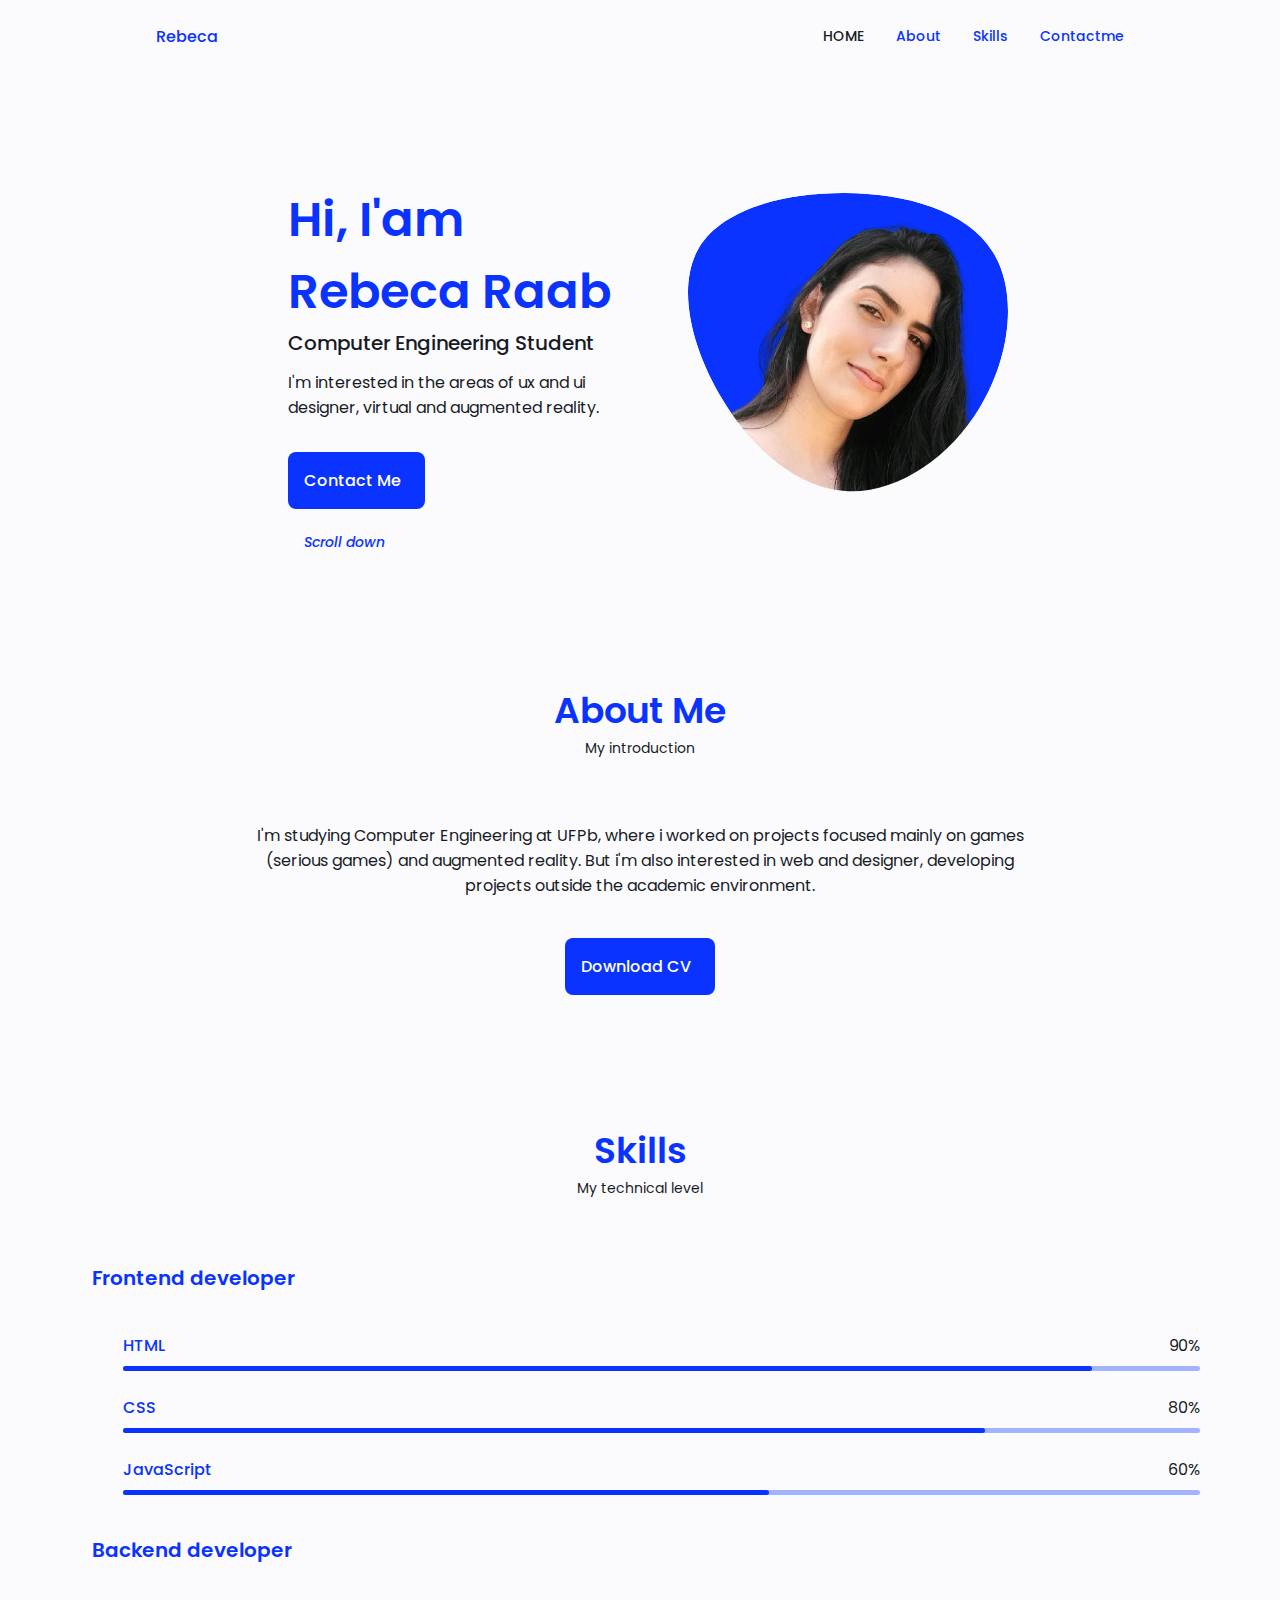
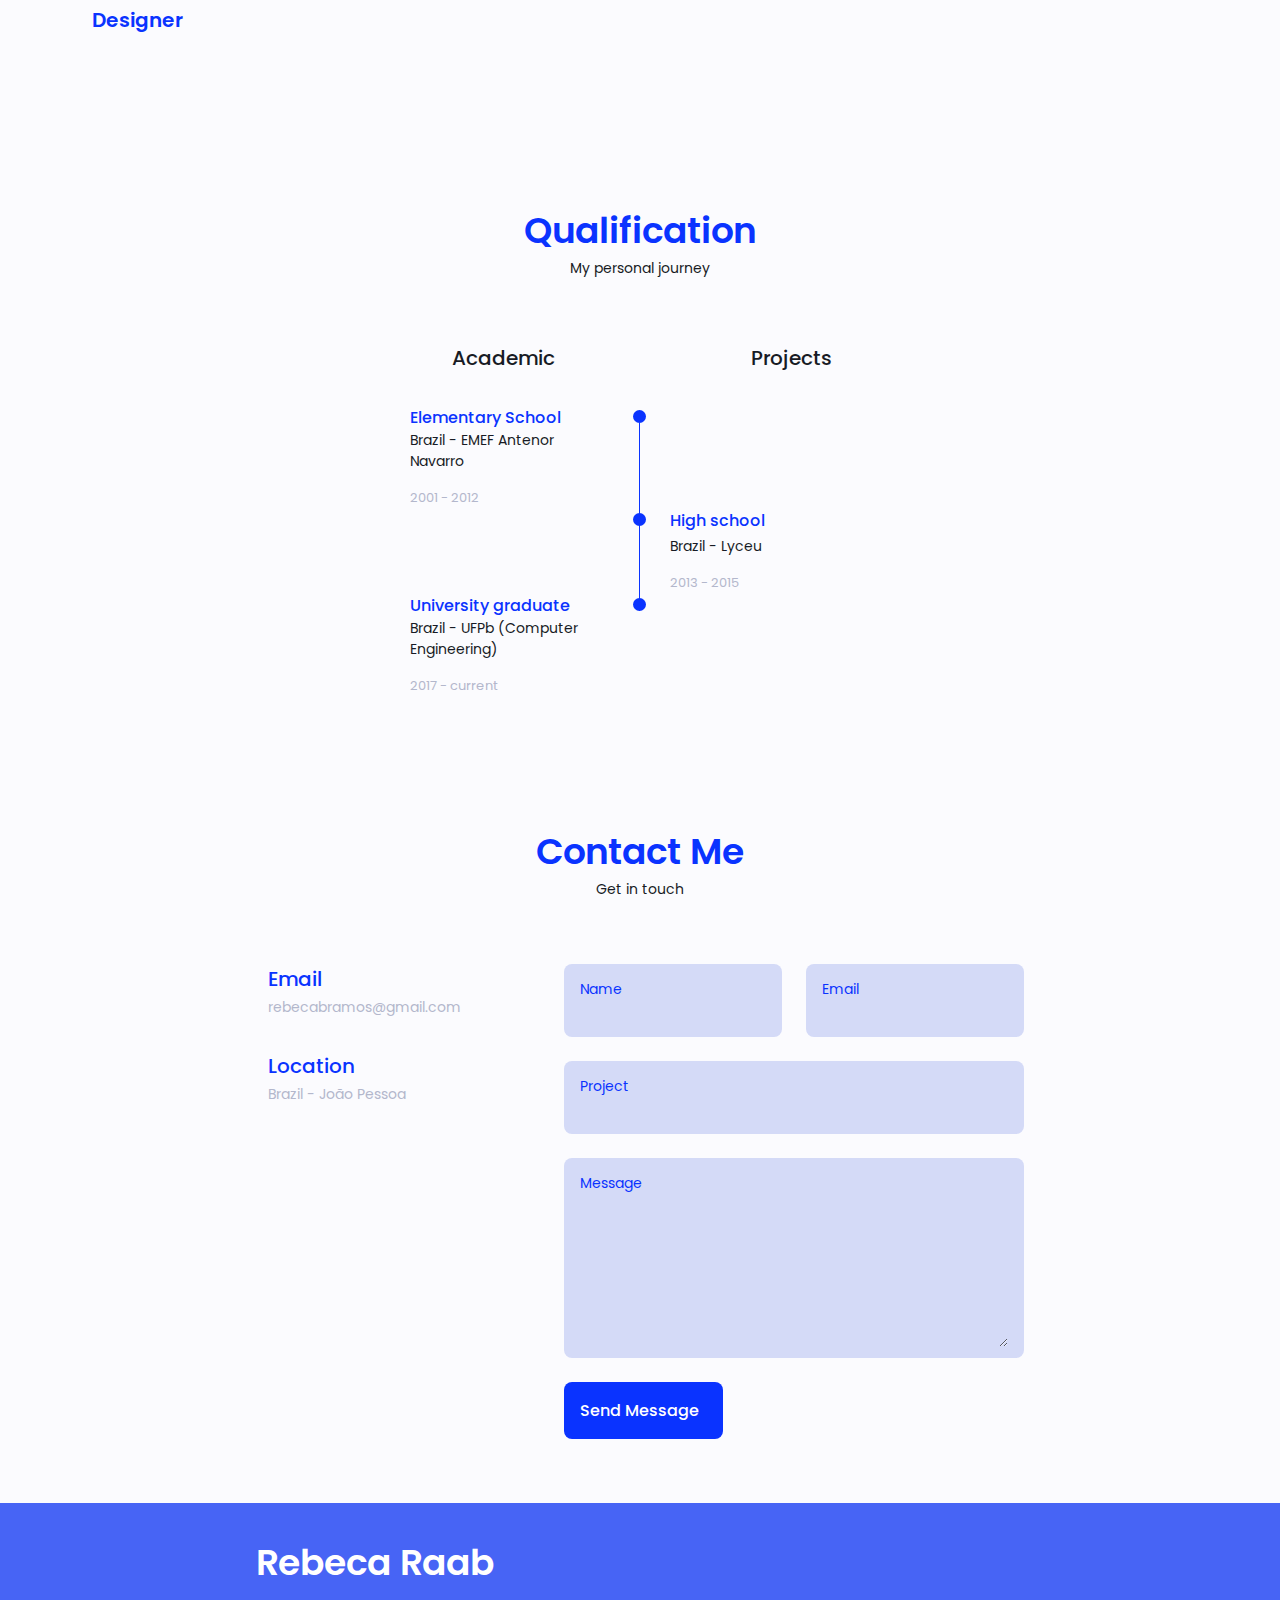
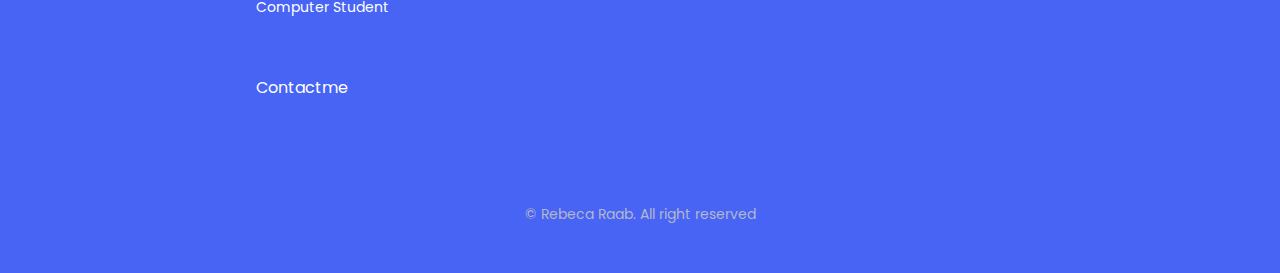
==== index.html @ f9423d51 "atualização do site" ====
<!DOCTYPE html>
    <html lang="en">
    <head>
        <meta charset="UTF-8">
        <meta name="viewport" content="width=device-width, initial-scale=1.0">

        <!--==================== UNICONS ====================-->
        <link rel="stylesheet" href="https://unicons.iconscout.com/release/v4.0.0/css/line.css">
        
        <!--==================== SWIPER CSS ====================-->
        <link rel="stylesheet" href="">
        
        <!--==================== CSS ====================-->
        <link rel="stylesheet" href="assets/css/styles.css">

        <title>Responsive Portfolio Website</title>
    </head>
    <body>
        <!--==================== HEADER ====================-->
        <header class="header" id="header">
            <nav class="nav container">
                <a href="#" class="nav__logo">Rebeca</a>

                <div class="nav__menu" id="nav-menu">
                    <ul class="nav__list grid">
                        <li class="nav__item">
                            <a href="#home" class="nav__link active-link">
                                <i class="uil uil-estate nav__icon"></i> HOME
                            </a>
                        </li>
                        <li class="nav__item">
                            <a href="#about" class="nav__link">
                                <i class="uil uil-user nav__icon"></i> About
                            </a>
                        </li>
                        <li class="nav__item">
                            <a href="#skills" class="nav__link">
                                <i class="uil uil-file nav__icon"></i> Skills
                            </a>
                        </li>
                        <li class="nav__item">
                            <a href="#contact" class="nav__link">
                                <i class="uil uil-message nav__icon"></i> Contactme
                            </a>
                        </li>
                    </ul>
                    <i class="uil uil-times nav__close" id="nav-close"></i>
                </div>

                <div class="nav__btns">
                    <div class="nav__toggle" id="nav-toggle">
                        <i class="uil uil-apps"></i>
                    </div>
                </div>
            </nav>
        </header>

        <!--==================== MAIN ====================-->
        <main class="main">
            <!--==================== HOME ====================-->
            <section class="home section" id="home">
                <div class="home__container container grid">
                    <div class="home__content grid">
                        <div class="home__social">
                            <a href="https://linkedin.com/in/rebeca-ramos-5586991b7" target="_blank" class="home__social-icon">
                                <i class="uil uil-linkedin-alt"></i>
                            </a>
                            <a href="https://github.com/rebecabramos" target="_blank" class="home__social-icon">
                                <i class="uil uil-github-alt"></i>
                            </a>
                        </div>

                        <div class="home__img">
                            <svg class="home__blob" viewBox="0 0 200 187" xmlns="http://www.w3.org/2000/svg" xmlns:xlink="http://www.w3.org/1999/xlink">
                                <mask id="mask0" mask-type="alpha">
                                    <path d="M190.312 36.4879C206.582 62.1187 201.309 102.826 182.328 134.186C163.346 165.547 
                                    130.807 187.559 100.226 186.353C69.6454 185.297 41.0228 161.023 21.7403 129.362C2.45775 
                                    97.8511 -7.48481 59.1033 6.67581 34.5279C20.9871 10.1032 59.7028 -0.149132 97.9666 
                                    0.00163737C136.23 0.303176 174.193 10.857 190.312 36.4879Z"/>
                                </mask>
                                <g mask="url(#mask0)">
                                    <path d="M190.312 36.4879C206.582 62.1187 201.309 102.826 182.328 134.186C163.346 
                                    165.547 130.807 187.559 100.226 186.353C69.6454 185.297 41.0228 161.023 21.7403 
                                    129.362C2.45775 97.8511 -7.48481 59.1033 6.67581 34.5279C20.9871 10.1032 59.7028 
                                    -0.149132 97.9666 0.00163737C136.23 0.303176 174.193 10.857 190.312 36.4879Z"/>
                                    
                                    <image class="home__blob-img" x='12' y='18' xlink:href="assets/img/perfilrbg.png"/>
                                </g>
                            </svg>                            
                        </div>

                        <div class="home__data">
                            <h1 class="home__title">Hi, I'am Rebeca Raab</h1>
                            <h3 class="home__subtitle">Computer Engineering Student</h3>
                            <p class="home__description">I'm interested in the areas of ux and ui designer, virtual and augmented reality.</p>
                            <a href="#contact" class="button button--flex">
                                Contact Me <i class="uil uil-message button__icon"></i>
                            </a>
                        </div>
                    </div>

                    <div class="home__scroll">
                        <a href="#about" class="home__scroll-button button--flex">
                            <i class="uil uil-mouse-alt home__scroll-mouse">
                                <span class="home__scroll-name">Scroll down</span>
                                <i class="uil uil-arrow-down home__scroll-arrow"></i>
                            </i>
                        </a>
                    </div>
                </div>
            </section>

            <!--==================== ABOUT ====================-->
            <section class="about section" id="about">
                <h2 class="section__title">About Me</h2>
                <span class="section__subtitle">My introduction</span>
                <div class="about__container container grid">

                    <div class="about__data">
                        <p class="about__description">I'm studying Computer Engineering at UFPb, where i worked on projects focused mainly on games (serious games) and augmented reality. 
                            But i'm also interested in web and designer, developing projects outside the academic environment.</p>
                    </div>
                </div>

                <div class="about__buttons">
                    <a download="" href="assets/pdf/Rebeca-Cv.pdf" class="button button--flex">
                        Download CV<i class="uil uil-download-alt button__icon"></i>
                    </a>
                </div>
            </section>
            <!--==================== SKILLS ====================-->
            <section class="skills section" id="skills">
                <h2 class="section__title">Skills</h2>
                <span class="section__subtitle">My technical level</span>

                <div class="skills__container">
                    <div>
                        <!--==================== SKILLS 1====================-->
                        <div class="skills__content skills__open">
                            <div class="skills__header">
                                <i class="uil uil-brackets-curly skills__icon"></i>

                                <div>
                                    <h1 class="skills__title">Frontend developer</h1>
                                </div>
                                <i class="uil uil-angle-down skills__arrow"></i>
                            </div>

                            <div class="skills__list grid">
                                <div class="skills__data">
                                    <div class="skills__titles">
                                        <h3 class="skills__name">HTML</h3>
                                        <span class="skills__number">90%</span>
                                    </div>
                                    <div class="skills__bar">
                                        <span class="skills__percentage skills__html"></span>
                                    </div>
                                </div>
                                <div class="skills__data">
                                    <div class="skills__titles">
                                        <h3 class="skills__name">CSS</h3>
                                        <span class="skills__number">80%</span>
                                    </div>
                                    <div class="skills__bar">
                                        <span class="skills__percentage skills__css"></span>
                                    </div>
                                </div>
                                <div class="skills__data">
                                    <div class="skills__titles">
                                        <h3 class="skills__name">JavaScript</h3>
                                        <span class="skills__number">60%</span>
                                    </div>
                                    <div class="skills__bar">
                                        <span class="skills__percentage skills__js"></span>
                                    </div>
                                </div>
                            </div>
                        </div>

                        <!--==================== SKILLS 2====================-->
                        <div class="skills__content skills__close">
                            <div class="skills__header">
                                <i class="uil uil-server-network skills__icon"></i>

                                <div>
                                    <h1 class="skills__title">Backend developer</h1>
                                </div>
                                <i class="uil uil-angle-down skills__arrow"></i>
                            </div>

                            <div class="skills__list grid">
                                <div class="skills__data">
                                    <div class="skills__titles">
                                        <h3 class="skills__name">Python</h3>
                                        <span class="skills__number">75%</span>
                                    </div>
                                    <div class="skills__bar">
                                        <span class="skills__percentage skills__python"></span>
                                    </div>
                                </div>
                                <div class="skills__data">
                                    <div class="skills__titles">
                                        <h3 class="skills__name">Node js</h3>
                                        <span class="skills__number">50%</span>
                                    </div>
                                    <div class="skills__bar">
                                        <span class="skills__percentage skills__node"></span>
                                    </div>
                                </div>
                            </div>
                        </div>

                        <!--==================== SKILLS 3====================-->
                        <div class="skills__content skills__close">
                            <div class="skills__header">
                                <i class="uil uil-swatchbook skills__icon"></i>

                                <div>
                                    <h1 class="skills__title">Designer</h1>
                                </div>
                                <i class="uil uil-angle-down skills__arrow"></i>
                            </div>

                            <div class="skills__list grid">
                                <div class="skills__data">
                                    <div class="skills__titles">
                                        <h3 class="skills__name">Photoshop</h3>
                                        <span class="skills__number">95%</span>
                                    </div>
                                    <div class="skills__bar">
                                        <span class="skills__percentage skills__photoshop"></span>
                                    </div>
                                </div>
                                <div class="skills__data">
                                    <div class="skills__titles">
                                        <h3 class="skills__name">Figma</h3>
                                        <span class="skills__number">75%</span>
                                    </div>
                                    <div class="skills__bar">
                                        <span class="skills__percentage skills__figma"></span>
                                    </div>
                                </div>
                            </div>
                        </div>
                    </div>
                </div>

            </section>

            <!--==================== QUALIFICATION ====================-->
            <section class="qualification section">
                <h2 class="section__title">Qualification</h2>
                <span class="section__subtitle">My personal journey</span>

                <div class="qualification__container container">
                    <div class="qualification__tabs">
                        <div class="qualification__button button--flex qualification__active" data-target='#education'>
                            <i class="uil uil-graduation-cap qualification__icon"></i>
                            Academic
                        </div>

                        <div class="qualification__button button--flex" data-target="#work">
                            <i class="uil uil-desktop-alt qualification__icon"></i>
                            Projects
                        </div>
                    </div>

                    <div class="qualification__sections">
                        <!--==================== QUALIFICATION CONTENT 1====================-->
                        <div class="qualification__content qualification__active" data-content id="education">
                            <!--==================== QUALIFICATION 1====================-->
                            <div class="qualification__data">
                                <div>
                                    <h3 class="qualification__title">Elementary School</h3>
                                    <span class="qualification__subtitle">Brazil - EMEF Antenor Navarro</span>
                                    <div class="qualification__calendar">
                                        <i class="uil uil-calendar-alt"></i>
                                        2001 - 2012
                                    </div>
                                </div>
    
                                <div>
                                    <span class="qualification__rounder"></span>
                                    <span class="qualification__line"></span>
                                </div>
                            </div>

                            <!--==================== QUALIFICATION 2====================-->
                            <div class="qualification__data">
                                <div></div>
                                
                                <div>
                                    <span class="qualification__rounder"></span>
                                    <span class="qualification__line"></span>
                                </div>

                                <div>
                                    <h3 class="qualification__title">High school</h3>
                                    <span class="qualification__subtitle">Brazil - Lyceu</span>
                                    <div class="qualification__calendar">
                                        <i class="uil uil-calendar-alt"></i>
                                        2013 - 2015
                                    </div>
                                </div>
                            </div>

                            <!--==================== QUALIFICATION 3====================-->
                            <div class="qualification__data">
                                <div>
                                    <h3 class="qualification__title">University graduate</h3>
                                    <span class="qualification__subtitle">Brazil -  UFPb (Computer Engineering)</span>
                                    <div class="qualification__calendar">
                                        <i class="uil uil-calendar-alt"></i>
                                        2017 - current
                                    </div>
                                </div>
    
                                <div>
                                    <span class="qualification__rounder"></span>
                                </div>
                            </div>
                        </div>
                        <!--==================== QUALIFICATION CONTENT 2====================-->
                        <div class="qualification__content" data-content id="work">
                            <!--==================== QUALIFICATION 1====================-->
                            <div class="qualification__data">
                                <div></div>

                                <div>
                                    <span class="qualification__rounder"></span>
                                    <span class="qualification__line"></span>
                                </div>

                                <div>
                                    <h3 class="qualification__title">Data survey - High school</h3>
                                    <span class="qualification__subtitle">Participated in data collection projects at the institution</span>
                                    <div class="qualification__calendar">
                                        <i class="uil uil-calendar-alt"></i>
                                        2014 - 2015
                                    </div>
                                </div>
                            </div>

                            <!--==================== QUALIFICATION 2====================-->
                            <div class="qualification__data">
                                <div>
                                    <h3 class="qualification__title">Recruta Social - University</h3>
                                    <span class="qualification__subtitle">I participated in this project in the development and testing team. 
                                        The Recruta Social was a finalist in three categories on SBgames</span>
                                    <div class="qualification__calendar">
                                        <i class="uil uil-calendar-alt"></i>
                                        2018 - 2019
                                    </div>
                                </div>

                                <div>
                                    <span class="qualification__rounder"></span>
                                    <span class="qualification__line"></span>
                                </div>
                            </div>

                            <!--==================== QUALIFICATION 3====================-->
                            <div class="qualification__data">
                                <div></div>

                                <div>
                                    <span class="qualification__rounder"></span>
                                    <span class="qualification__line"></span>
                                </div>

                                <div>
                                    <h3 class="qualification__title">Kinect na reabilitação - University</h3>
                                    <span class="qualification__subtitle">Participated in the Kinect technology integration project in the rehabilitation
                                         of patients with brain and spinal cord injuries, in research and development</span>
                                    <div class="qualification__calendar">
                                        <i class="uil uil-calendar-alt"></i>
                                        2019 - 2020
                                    </div>
                                </div>
                            </div>

                            <!--==================== QUALIFICATION 4====================-->
                            <div class="qualification__data">
                                <div>
                                    <h3 class="qualification__title">GiroJampa - University</h3>
                                    <span class="qualification__subtitle">I'm currently working on the project design with focus on satisfaction for serious games based on virtual reality, 
                                        where we are developing a game (GiroJampa) to assist people in wheelchairs</span>
                                    <div class="qualification__calendar">
                                        <i class="uil uil-calendar-alt"></i>
                                        2020 - current
                                    </div>
                                </div>

                                <div>
                                    <span class="qualification__rounder"></span>
                                </div>
        
                            </div>
                        </div>
                    </div>
                </div>

            </section>

            <!--==================== SERVICES ====================
            <section class="services section" id="services">
                

            </section>-->

            <!--==================== PORTFOLIO ====================
            <section class="portfolio section" id="portfolio">
                

            </section>-->

            <!--==================== PROJECT IN MIND ====================
            <section class="project section">


            </section>-->

            <!--==================== TESTIMONIAL ====================
            <section class="testimonial section">
                

            </section>-->

            <!--==================== CONTACT ME ====================-->
            <section class="contact section" id="contact">
                <h2 class="section__title">Contact Me</h2>
                <span class="section__subtitle">Get in touch</span>

                <div class="contact__container container grid">
                    <div>
                        <div class="contact__information">
                            <i class="uil uil-envelope contact__icon"></i>

                            <div>
                                <h3 class="contact__title">Email</h3>
                                <span class="contact__subtitle">rebecabramos@gmail.com</span>
                            </div>
                        </div>
                        <div class="contact__information">
                            <i class="uil uil-map-marker contact__icon"></i>

                            <div>
                                <h3 class="contact__title">Location</h3>
                                <span class="contact__subtitle">Brazil - João Pessoa</span>
                            </div>
                        </div>
                    </div>

                    <form action="" class="contact__form grid">
                        <div class="contact__inputs grid">
                            <div class="contact__content">
                                <label for="" class="contact__label">Name</label>
                                <input type="text" class="contact__input">
                            </div>
                            <div class="contact__content">
                                <label for="" class="contact__label">Email</label>
                                <input type="email" class="contact__input">
                            </div>
                        </div>
                        <div class="contact__content">
                            <label for="" class="contact__label">Project</label>
                            <input type="text" class="contact__input">
                        </div>
                        <div class="contact__content">
                            <label for="" class="contact__label">Message</label>
                            <textarea name="" id="" cols="0" rows="7" class="contact__input"></textarea>
                        </div>

                        <div>
                            <a href="#" class="button button--flex">
                                Send Message
                                <i class="uil uil-message button__icon"></i>
                            </a>   
                        </div>
                    </form>
                </div>

            </section>
        </main>

        <!--==================== FOOTER ====================-->
        <footer class="footer">
            <div class="footer__bg">
                <div class="footer__container container grid">
                    <div>
                        <h1 class="footer__title">Rebeca Raab</h1>
                        <span class="footer__subtitle">Computer Student</span>
                    </div>

                    <ul class="footer__links">
                        <li>
                            <a href="#contact" class="footer__link">Contactme</a>
                        </li>
                    </ul>
    
                    <p class="footer__copy">&#169; Rebeca Raab. All right reserved</p>
                </div>
            </div>
        </footer>
        
        <!--==================== SCROLL TOP ====================-->
        <a href="#" class="scrollup" id="scroll-up">
            <i class="uil uil-arrow-up scrollup__icon"></i>
        </a>

        <!--==================== SWIPER JS ====================-->
        <script src=""></script>

        <!--==================== MAIN JS ====================-->
        <script src="assets/js/main.js"></script>
    </body>
</html>
---- assets/css/styles.css ----
/*==================== GOOGLE FONTS ====================*/
@import url('https://fonts.googleapis.com/css2?family=Poppins:wght@400;500;600&display=swap');

/*==================== VARIABLES CSS ====================*/
:root {
    --header-height: 3rem;

    /*========== Colors ==========*/
    /* Change favorite color */
    --hue-color: 230; /*Purple 250 - Green 142 - Blue 230 - Pink 340*/

    /* HSL color mode */
    --first-color: hsl(var(--hue-color), 100%, 52%);
    --first-color-second: hsl(var(--hue-color), 90%, 62%);
    --first-color-alt: hsl(var(--hue-color), 87%, 83%);
    --first-color-lighter: hsl(var(--hue-color), 100%, 82%);
    --title-color: hsl(var(--hue-color), 100%, 52%);
    --text-color: hsl(var(--hue-color), 20%, 12%);
    --text-color-light: hsl(var(--hue-color), 20%, 75%);
    --input-color: hsl(var(--hue-color), 70%, 90%);
    --body-color: hsl(var(--hue-color), 60%, 99%);
    --container-color: #FFF;

    /*========== Font and typography ==========*/
    --body-font: 'Poppins', sans-serif;

    /* .5rem = 8px, 1rem = 16px, 1.5rem = 24px ... */
    --big-font-size: 2rem;
    --h1-font-size: 1.5rem;
    --h2-font-size: 1.25rem;
    --h3-font-size: 1.125rem;
    --normal-font-size: .938rem;
    --small-font-size: .813rem;
    --smaller-font-size: .75rem;

    /*========== Font weight ==========*/
    --font-medium: 500;
    --font-semi-bold: 600;

    /*========== Margenes Bottom ==========*/
    /* .25rem = 4px, .5rem = 8px, .75rem = 12px ... */
    --mb-0-25: .25rem;
    --mb-0-5: .5rem;
    --mb-0-75: .75rem;
    --mb-1: 1rem;
    --mb-1-5: 1.5rem;
    --mb-2: 2rem;
    --mb-2-5: 2.5rem;
    --mb-3: 3rem;

    /*========== z index ==========*/
    --z-tooltip: 10;
    --z-fixed: 100;
    --z-modal: 1000;
}

/* Font size for large devices */
@media screen and (min-width: 968px) {
    :root {
        --big-font-size: 3rem;
        --h1-font-size: 2.25rem;
        --h2-font-size: 1.5rem;
        --h3-font-size: 1.25rem;
        --normal-font-size: 1rem;
        --small-font-size: .875rem;
        --smaller-font-size: .813rem;
    }
}

/*========== Variables Dark theme ==========*/


/*========== Button Dark/Light ==========*/

/*==================== BASE ====================*/
*{
    box-sizing: border-box;
    padding: 0;
    margin: 0;
}

html{
    scroll-behavior: smooth;
}

body{
    margin: 0 0 var(--header-height) 0;
    font-family: var(--body-font);
    font-size: var(--normal-font-size);
    background-color: var(--body-color);
    color: var(--text-color);
}

h1,h2,h3,h4{
    color: var(--title-color);
    font-weight: var(--font-semi-bold);
}

ul{
    list-style: none;
}

a{
    text-decoration: none;
}

img{
    max-width: 100%;
    height: auto;
}

/*==================== REUSABLE CSS CLASSES ====================*/
.section{
    padding: 2rem 0 4rem;
}

.section__title{
    font-size: var(--h1-font-size);
}

.section__subtitle{
    display: block;
    font-size: var(--small-font-size);
    margin-bottom: var(--mb-3);
}

.section__title,
.section__subtitle{
    text-align: center;
}

/*==================== LAYOUT ====================*/
.container{
    max-width: 768px;
    margin-left: var(--mb-1-5);
    margin-right: var(--mb-1-5);
}

.grid{
    display: grid;
    gap: 1.5rem;
}

.header{
    width: 100%;
    position: fixed;
    bottom: 0;
    left: 0;
    z-index: var(--z-fixed);
    background-color: var(--body-color);
}

/*==================== NAV ====================*/
.nav{
    max-width: 968px;
    height: var(--header-height);
    display: flex;
    justify-content: space-between;
    align-items: center;
}

.nav__logo,
.nav__toggle{
    color: var(--title-color);
    font-weight: var(--font-medium);
}

.nav__logo:hover{
    color: var(--first-color);
}

.nav__toggle{
    font-size: 1.1rem;
    cursor: pointer;
}

.nav__toggle:hover{
    color: var(--first-color);
}

@media screen and (max-width: 767px){
    .nav__menu{
        position: fixed;
        bottom: -100%;
        left: 0;
        width: 100%;
        background-color: var(--body-color);
        padding: 2rem 1.5rem 4rem;
        box-shadow: 0 -1px 4px rgba(0, 0, 0, .15);
        border-radius: 1.5rem 1.5rem 0 0;
        transition: .3s;
    }
}

.nav__list{
    grid-template-columns: repeat(3, 1fr);
    gap: 2rem;
}

.nav__link{
    display: flex;
    flex-direction: column;
    align-items: center;
    font-size: var(--small-font-size);
    color: var(--title-color);
    font-weight: var(--font-medium);
}

.nav__link:hover{
    color: var(--first-color);
}

.nav__icon{
    font-size: 1.2rem;
}

.nav__close{
    position: absolute;
    right: 1.3rem;
    bottom: .5rem;
    font-size: 1.5rem;
    cursor: pointer;
    color: var(--first-color);
}

.nav__close:hover{
    color: var(--first-color-alt);
}
/* show menu */
.show-menu{
    bottom: 0;
}

/* Active link */
.active-link{
    color: var(--text-color);
}

/* Change background header */
.scroll-header{
    box-shadow: 0 -1px 4px rgba(0, 0, 0, .15);
}

/*==================== HOME ====================*/
.home__container{
    gap: 1rem;
}

.home__content{
    grid-template-columns: .5fr 3fr;
    padding-top: 3.5rem;
    align-items: center;
}

.home__social{
    display: grid;
    grid-template-columns: max-content;
    row-gap: 1rem;
}

.home__social-icon{
    font-size: 1.25rem;
    color: var(--first-color-alt);
}

.home__blob{
    width: 200px;
    fill: var(--first-color);
}

.home__blob-img{
    width: 170px;
}

.home__data{
    grid-column: 1/3;
}

.home__title{
    font-size: var(--big-font-size);
}

.home__subtitle{
    font-size: var(--h3-font-size);
    color: var(--text-color);
    font-weight: var(--font-medium);
    margin-bottom: var(--mb-0-75);
}

.home__description{
    margin-bottom: var(--mb-2);
}

.home__scroll{
    /* display: none; */
}

.home__scroll-button{
    color: var(--first-color);
    transition: .3s;
}

.home__scroll-button:hover{
    transform: translateY(0.25rem);
}

.home__scroll-mouse{
    font-size: 1rem;
}

.home__scroll-name{
    font-size: var(--small-font-size);
    color: var(--title-color);
    font-weight: var(--font-medium);
    margin-right: var(--mb-0-25);
}

.home__scroll-arrow{
    font-size: 1.25rem;
}

/*==================== BUTTONS ====================*/
.button{
    display: inline-block;
    background-color: var(--first-color);
    color: #FFF;
    padding: 1rem;
    border-radius: .5rem;
    font-weight: var(--font-medium);
}

.button:hover{
    background-color: var(--first-color-alt);
}

.button__icon{
    font-size: 1.25rem;
    margin-left: var(--mb-0-5);
    transition: .3s;
}

.button--flex{
    display: inline-flex;
    align-items: center;
}

/*==================== ABOUT ====================*/
.about__description{
    text-align: center;
    margin-bottom: var(--mb-2-5);
}

.about__buttons{
    display: flex;
    justify-content: center;
}

/*==================== SKILLS ====================*/
.skills__container{
    row-gap: 0;
}

.skills__header{
    display: flex;
    align-items: center;
    margin-bottom: var(--mb-2-5);
    cursor: pointer;
}

.skills__icon,
.skills__arrow{
    font-size: 2rem;
    color: var(--first-color);
}

.skills__icon{
    margin-right: var(--mb-0-75);
}

.skills__title{
    font-size: var(--h3-font-size);
}

.skills__subtitle{
    font-size: var(--small-font-size);
    color: var(--text-color-light);
}

.skills__arrow{
    margin-left: auto;
    transition: .4s;
}

.skills__list{
    row-gap: 1.5rem;
    padding-left: 2.7rem;
}

.skills__titles{
    display: flex;
    justify-content: space-between;
    margin-bottom: var(--mb-0-5);
}

.skills__name{
    font-size: var(--normal-font-size);
    font-weight: var(--font-medium);
}

.skills__bar,
.skills__percentage{
    height: 5px;
    border-radius: .25rem;
}

.skills__bar{
    background-color: var(--first-color-lighter);
}

.skills__percentage{
    display: block;
    background-color: var(--first-color);
}

.skills__html{
    width: 90%;
}

.skills__css{
    width: 80%;
}

.skills__js{
    width: 60%;
}

.skills__python{
    width: 75%;
}

.skills__node{
    width: 50%;
}

.skills__photoshop{
    width: 95%;
}

.skills__figma{
    width: 75%;
}

.skills__close .skills__list{
    height: 0;
    overflow: hidden;
}

.skills__open .skills__list{
    height: max-content;
    margin-bottom: var(--mb-2-5);
}

.skills__open .skills__arrow{
    transform: rotate(-180deg);
}
/*==================== QUALIFICATION ====================*/
.qualification__tabs{
    display: flex;
    justify-content: space-evenly;
    margin-bottom: var(--mb-2);
}

.qualification__button{
    font-size: var(--h3-font-size);
    font-weight: var(--font-medium);
    cursor: pointer;
}

.qualification__button:hover{
    color: var(--first-color);
}

.qualification__icon{
    font-size: 1.8rem;
    margin-right: var(--mb-0-25);
}

.qualification__data{
    display: grid;
    grid-template-columns: 1fr max-content 1fr;
    column-gap: 1.5rem;
}

.qualification__title{
    font-size: var(--normal-font-size);
    font-weight: var(--font-medium);
}

.qualification__subtitle{
    display: inline-block;
    font-size: var(--small-font-size);
    margin-bottom: var(--mb-1);
}

.qualification__calendar{
    font-size: var(--smaller-font-size);
    color: var(--text-color-light);
}

.qualification__rounder{
    display: inline-block;
    width: 13px;
    height: 13px;
    background-color: var(--first-color);
    border-radius: 50%;
}

.qualification__line{
    display: block;
    width: 1px;
    height: 100%;
    background-color: var(--first-color);
    transform: translate(6px,-7px);
}

.qualification [data-content]{
    display: none;
}

.qualification__active[data-content]{
    display: block;
}

.qualification__button.qualification__active{
    color: var(--first-colo);
}
/*==================== SERVICES ====================*/


/* Active Modal */


/*==================== PORTFOLIO ====================*/


/*==================== PROJECT IN MIND ====================*/


/*==================== TESTIMONIAL ====================*/


/*==================== CONTACT ME ====================*/
.contact__container{
    row-gap: 3rem;
}

.contact__information{
    display: flex;
    margin-bottom: var(--mb-2);
}

.contact__icon{
    font-size: 2rem;
    color: var(--first-color);
    margin-right: var(--mb-0-75);
}

.contact__title{
    font-size: var(--h3-font-size);
    font-weight: var(--font-medium);
}

.contact__subtitle{
    font-size: var(--small-font-size);
    color: var(--text-color-light);
}

.contact__content{
    background-color: var(--input-color);
    border-radius: .5rem;
    padding: .75rem 1rem .25rem;
}

.contact__label{
    font-size: var(--small-font-size);
    color: var(--title-color);
}
.contact__input{
    width: 100%;
    background-color: var(--input-color);
    color: var(--text-color);
    font-family: var(--normal-font-size);
    border: none;
    outline: none;
    padding: .25rem .5rem .5rem 0;
}
/*==================== FOOTER ====================*/
.footer{
    padding-top: 2rem;
}

.footer__container{
    row-gap: 3.5rem;
}

.footer__bg{
    background-color: var(--first-color-second);
    padding: 2rem 0 3rem;;
}

.footer__title{
    font-size: var(--h1-font-size);
    margin-bottom: var(--mb-0-25);
}

.footer__subtitle{
    font-size: var(--small-font-size);
}

.footer__links{
    display: flex;
    flex-direction: column;
    row-gap: 1.5rem;
}

.footer__link:hover{
    color: var(--first-color-lighter);
}

.footer__copy{
    font-size: var(--small-font-size);
    text-align: center;
    color: var(--text-color-light);
    margin-top: var(--mb-3);
}

.footer__title,
.footer__subtitle,
.footer__link{
    color: #FFF;
}
/*========== SCROLL UP ==========*/
.scrollup{
    position: fixed;
    right: 1rem;
    bottom: -20%;
    background-color: var(--first-color);
    opacity: .8;
    padding: 0 .3rem;
    border-radius: .4rem;
    z-index: var(--z-tooltip);
    transition: .4s;
}

.scrollup:hover{
    background-color: var(--first-color-alt);
}

.scrollup__icon{
    font-size: 1.5rem;
    color: #FFF;
}

/* Show scroll */
.show-scroll{
    bottom: 5rem;
}

/*========== SCROLL BAR ==========*/


/*==================== MEDIA QUERIES ====================*/
/* For small devices */
@media screen and (max-width:350px){
    .container{
        margin-left: var(--mb-1);
        margin-right: var(--mb-1);
    }

    .nav__menu{
        padding: 2rem .25rem 4rem;
    }
    .nav__list{
        column-gap: 0;
    }

    .home__content{
        grid-template-columns: .25fr 3fr;
    }
    .home__blob{
        width: 180px;
    }

    .skills__title{
        font-size: var(--normal-font-size);
    }

    .qualification__data{
        gap: 1rem;
    }
    
}

/* For medium devices */
@media screen and (min-width: 568px){
    .home__content{
        grid-template-columns: max-content 1fr 1fr;
    } 
    .home__data{
        grid-column: initial;
    }   
    .home__img{
        order: 1;
        justify-self: center;
    }

    .contact__container,
    .contact__footer{
        grid-template-columns: repeat(2, 1fr);
    }

    .qualification__sections{
        display: grid;
        grid-template-columns: .6fr;
        justify-content: center;
    }
}

@media screen and (min-width: 768px){
    .container{
        margin-left: auto;
        margin-right: auto;
    }

    body{
        margin: 0;
    }

    .section{
        padding: 6rem 0 2rem;
    }
    .section__subtitle{
        margin-bottom: 4rem;
    }
    .header{
        top: 0;
        bottom: initial;
    }

    .header,
    .main,
    .footer__container{
        padding: 0 1rem;
    }

    .nav{
        height: calc(var(--header-height) + 1.5rem);
    }
    .nav__icon,
    .nav__close,
    .nav__toggle{
        display: none;
    }

    .nav__list{
        display: flex;
        column-gap: 2rem;
    }
    .nav__menu{
        margin-left: auto;
    }

    .change-theme{
        margin: 0;
    }

    .home__content{
        padding-top: 5.5rem;
        column-gap: 2rem;
    }
    .home__blob{
        width: 270px;
    }
    .home__scroll{
        display: block;
    }
    .home__scroll-button{
        margin-left: 3rem;
    }
    
    .about__container{
        column-gap: 5rem;
    }
    .about__description{
        text-align: center;
    }
    .about__buttons{
        justify-content: center;
    }

    .skills__container{
        margin-left: 1rem;
        margin-right: 2rem;
    }
}

/* For large devices */
@media screen and (min-width: 1024px){
    .header,
    .main,
    .footer__container{
        padding: 0;
    }

    .home__blob{
        width: 320px;
    }
    .home__social{
        transform: translateX(-6rem)
    }

    .skills__container{
        margin-left: 5rem;
        margin-right: 5rem;
    }

    .contact__form{
        width: 460px;
    }

    .contact__inputs{
        grid-template-columns: repeat(2, 1fr);
    }
}
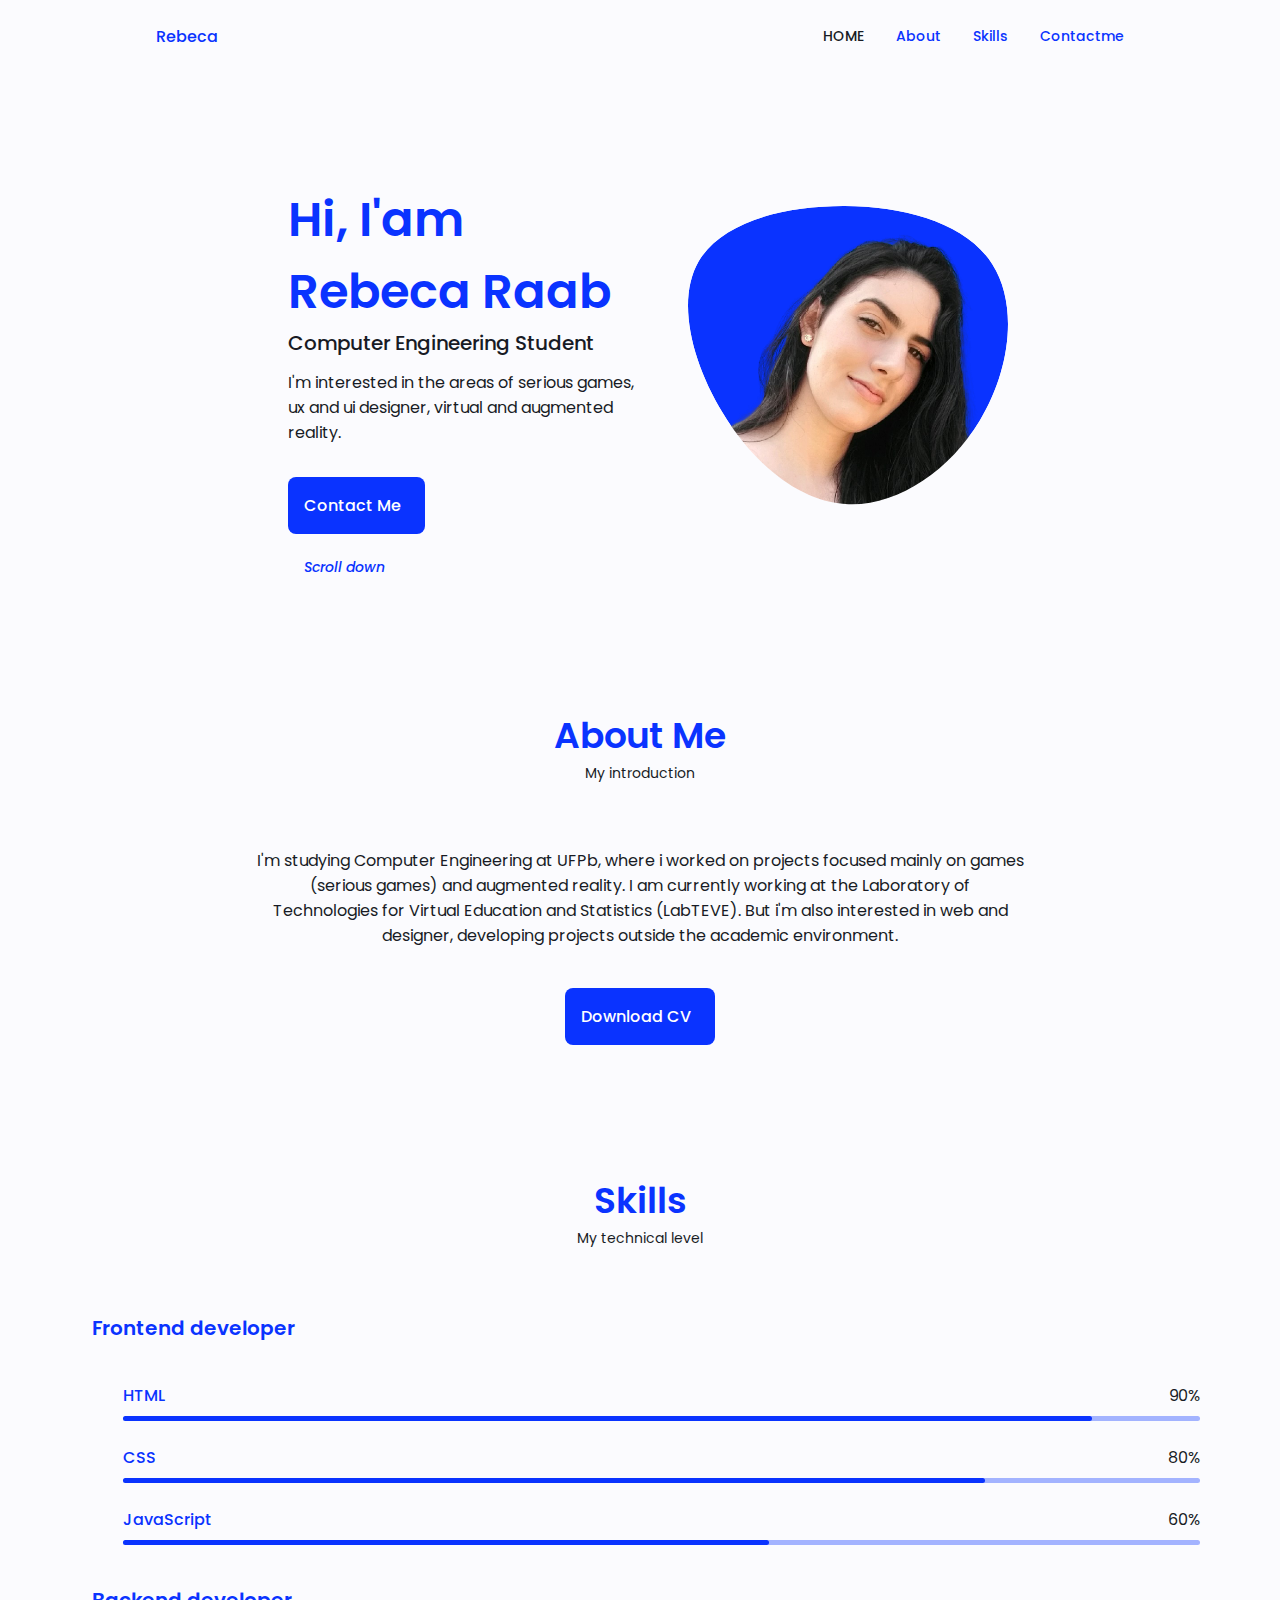
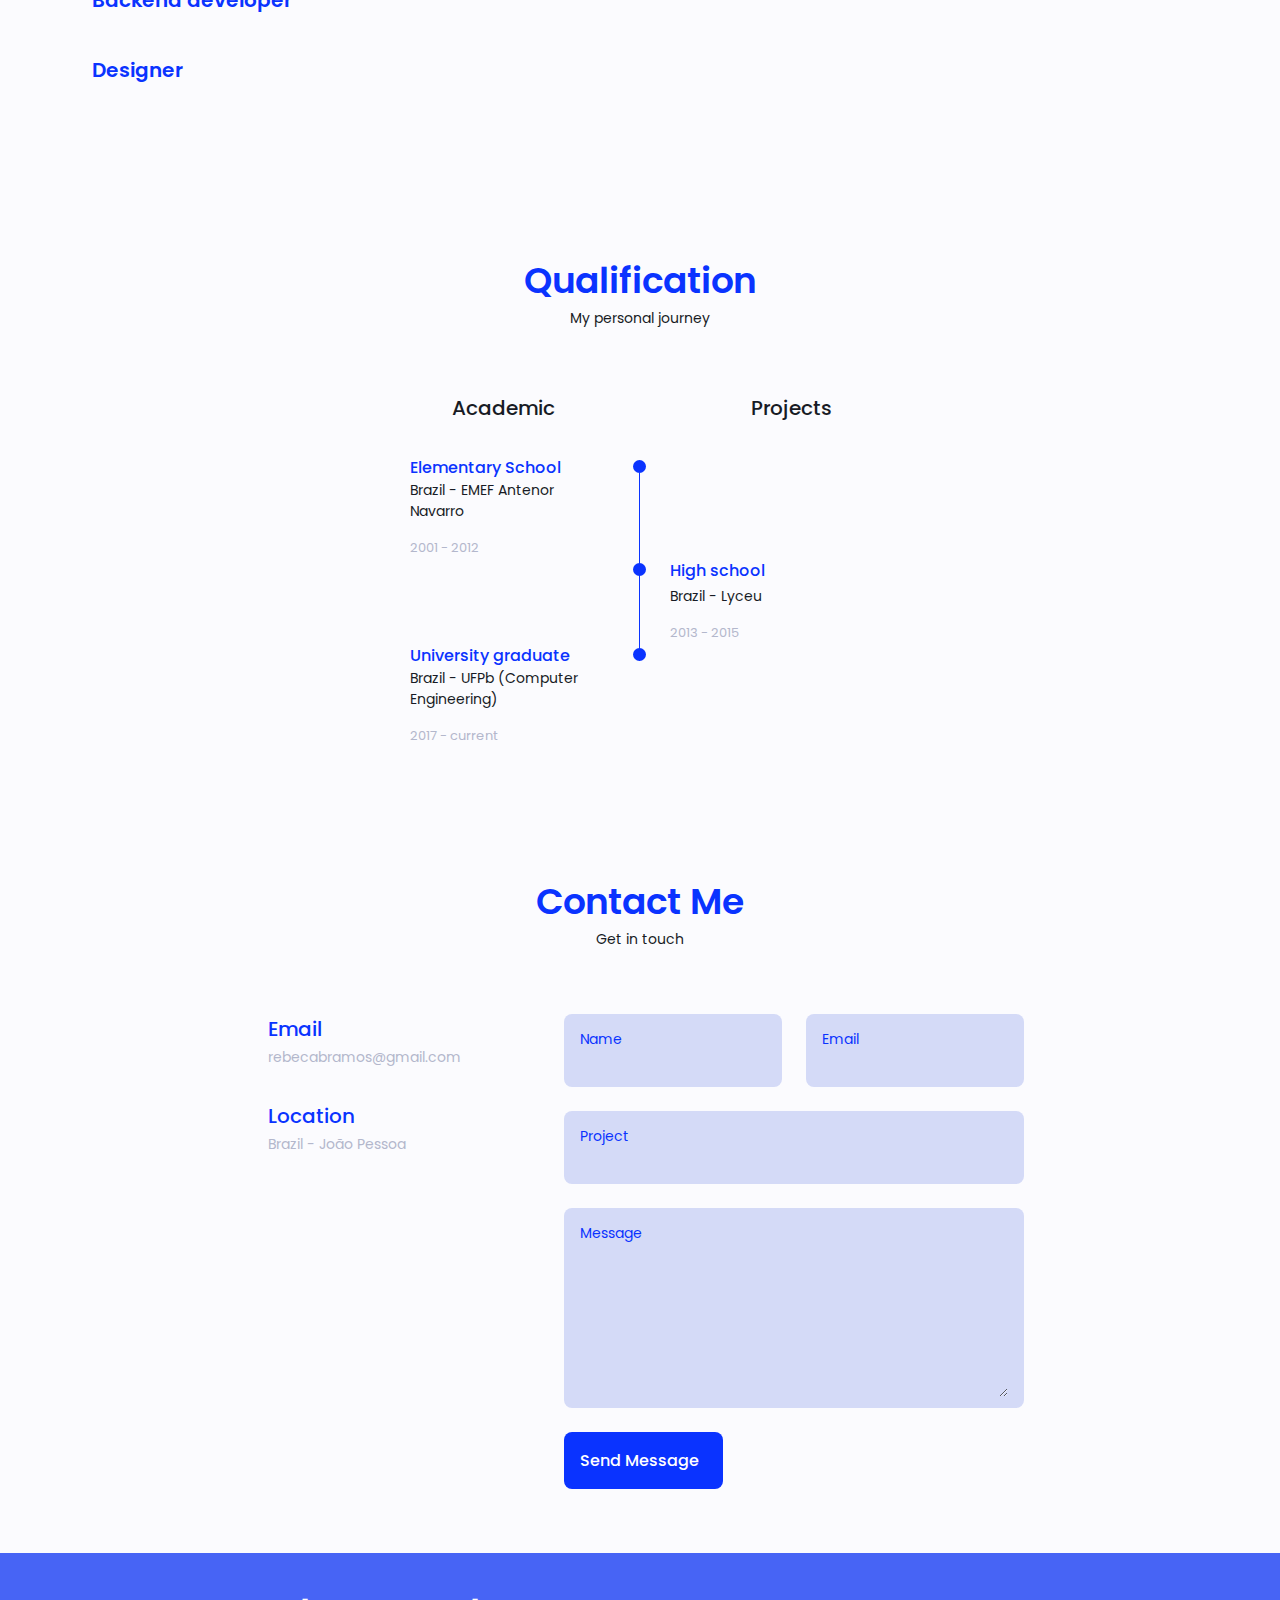
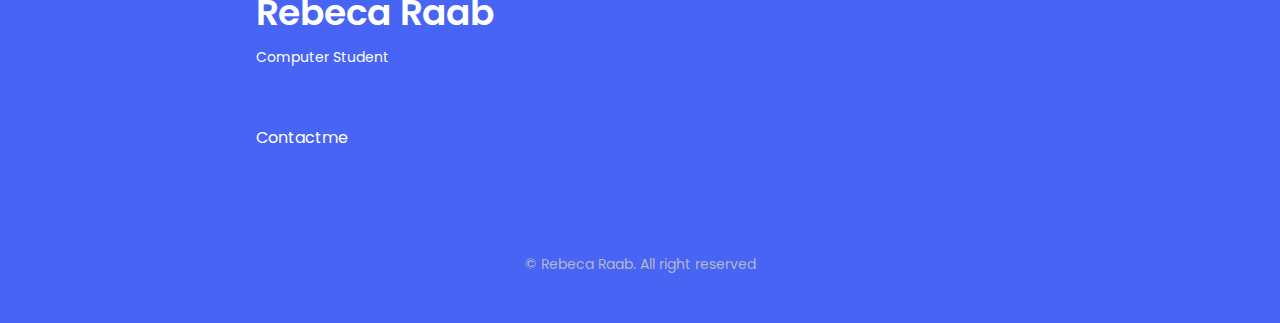
==== commit 92b2b8c4: "Adição nas descrições" ====
--- a/index.html
+++ b/index.html
@@ -13,7 +13,7 @@
         <!--==================== CSS ====================-->
         <link rel="stylesheet" href="assets/css/styles.css">
 
-        <title>Responsive Portfolio Website</title>
+        <title>Rebeca Raab</title>
     </head>
     <body>
         <!--==================== HEADER ====================-->
@@ -92,7 +92,7 @@
                         <div class="home__data">
                             <h1 class="home__title">Hi, I'am Rebeca Raab</h1>
                             <h3 class="home__subtitle">Computer Engineering Student</h3>
-                            <p class="home__description">I'm interested in the areas of ux and ui designer, virtual and augmented reality.</p>
+                            <p class="home__description">I'm interested in the areas of serious games, ux and ui designer, virtual and augmented reality.</p>
                             <a href="#contact" class="button button--flex">
                                 Contact Me <i class="uil uil-message button__icon"></i>
                             </a>
@@ -117,7 +117,8 @@
                 <div class="about__container container grid">
 
                     <div class="about__data">
-                        <p class="about__description">I'm studying Computer Engineering at UFPb, where i worked on projects focused mainly on games (serious games) and augmented reality. 
+                        <p class="about__description">I'm studying Computer Engineering at UFPb, where i worked on projects focused mainly on games (serious games) and augmented reality.
+                            I am currently working at the Laboratory of Technologies for Virtual Education and Statistics (LabTEVE). 
                             But i'm also interested in web and designer, developing projects outside the academic environment.</p>
                     </div>
                 </div>
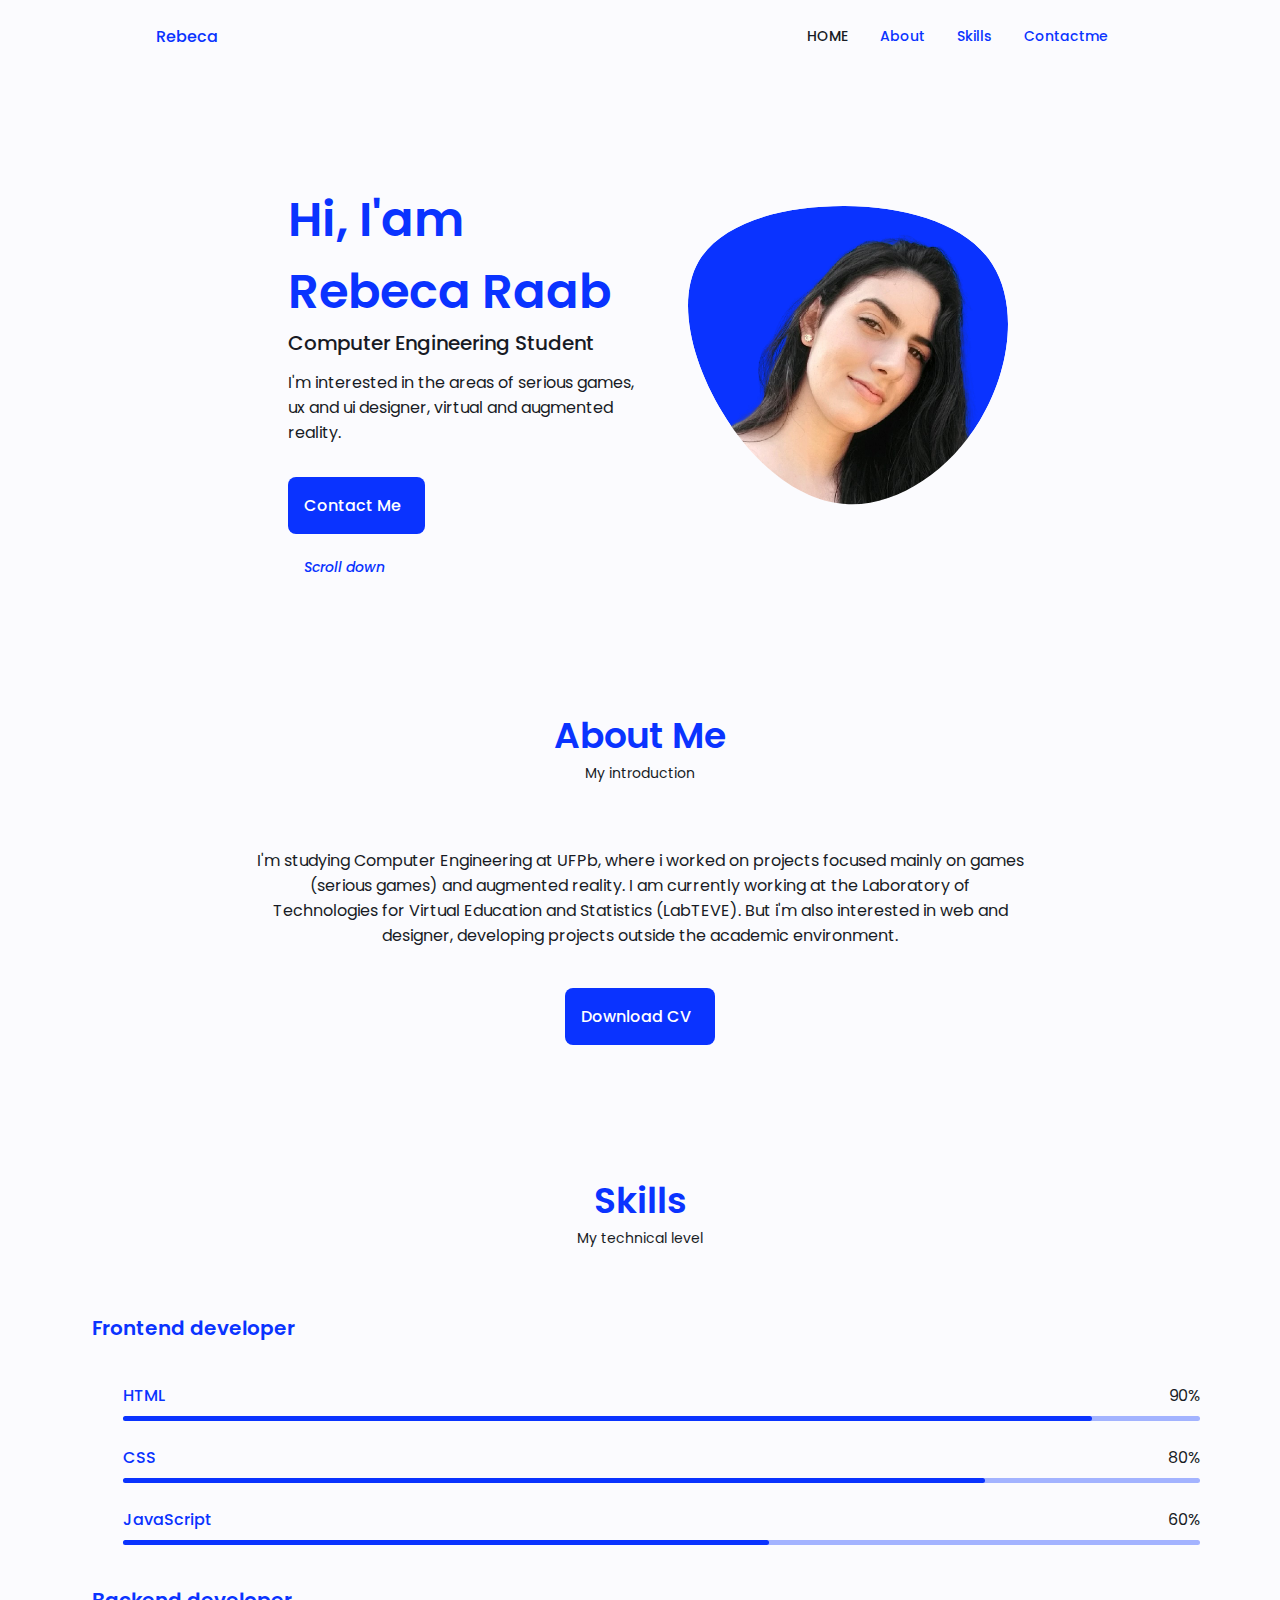
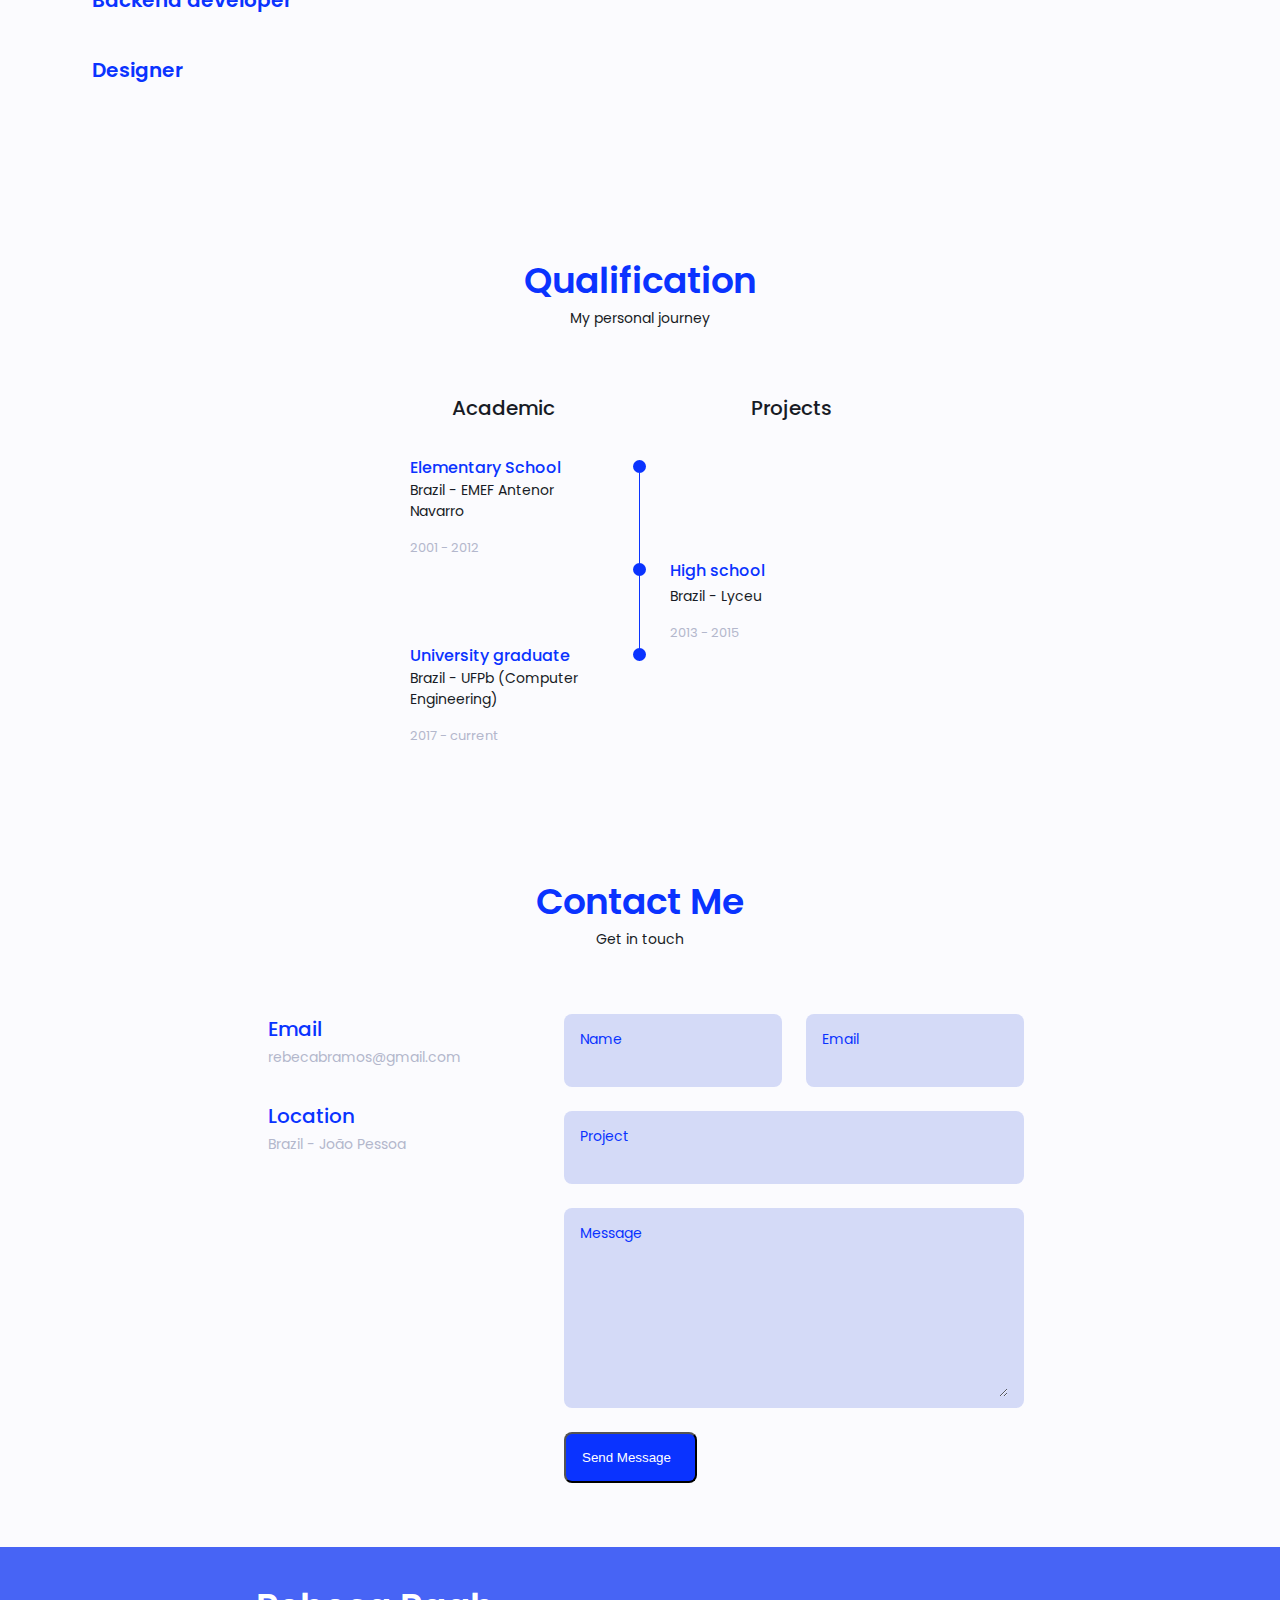
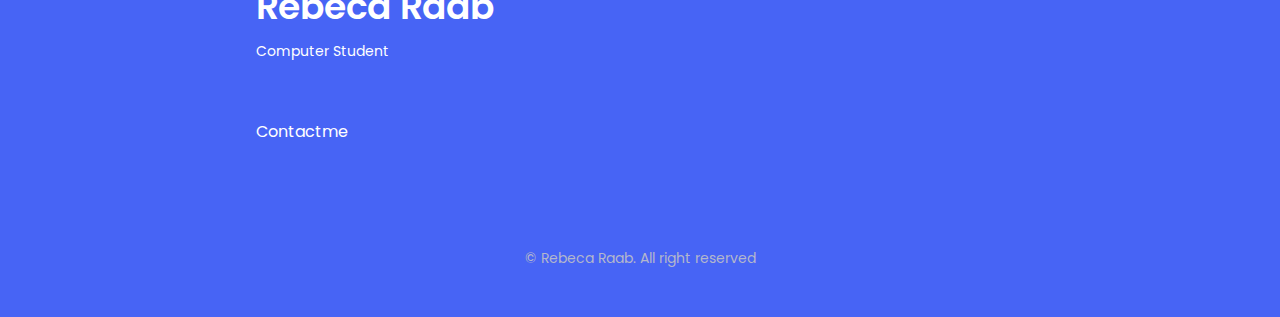
==== commit 2c6fe2b1: "Formulário para envio de emails funcionando" ====
--- a/index.html
+++ b/index.html
@@ -48,6 +48,9 @@
                 </div>
 
                 <div class="nav__btns">
+                    <!-- Theme change button  -->
+                    <i class="uil uil-moon change change-theme" id="theme-button"></i>
+
                     <div class="nav__toggle" id="nav-toggle">
                         <i class="uil uil-apps"></i>
                     </div>
@@ -452,31 +455,33 @@
                         </div>
                     </div>
 
-                    <form action="" class="contact__form grid">
+                    <form action="https://api.staticforms.xyz/submit" method="POST" class="contact__form grid">
+                        <input type="hidden" name="accessKey" value="19e737dc-e176-4b4a-a93a-ca7414c28d0b">
+
                         <div class="contact__inputs grid">
                             <div class="contact__content">
                                 <label for="" class="contact__label">Name</label>
-                                <input type="text" class="contact__input">
+                                <input type="text" name="name" class="contact__input">
                             </div>
                             <div class="contact__content">
                                 <label for="" class="contact__label">Email</label>
-                                <input type="email" class="contact__input">
+                                <input type="email" name="email" class="contact__input">
                             </div>
                         </div>
                         <div class="contact__content">
                             <label for="" class="contact__label">Project</label>
-                            <input type="text" class="contact__input">
+                            <input type="text" name="subject" class="contact__input">
                         </div>
                         <div class="contact__content">
                             <label for="" class="contact__label">Message</label>
-                            <textarea name="" id="" cols="0" rows="7" class="contact__input"></textarea>
+                            <textarea name="message" id="" cols="0" rows="7" class="contact__input"></textarea>
                         </div>
 
                         <div>
-                            <a href="#" class="button button--flex">
+                            <button class="button button--flex">
                                 Send Message
                                 <i class="uil uil-message button__icon"></i>
-                            </a>   
+                            </button>   
                         </div>
                     </form>
                 </div>
--- a/assets/css/styles.css
+++ b/assets/css/styles.css
@@ -68,10 +68,32 @@
 }
 
 /*========== Variables Dark theme ==========*/
-
+body.dark-theme{
+    /* HSL color mode */
+    --first-color-second: hsl(var(--hue-color), 30%, 8%);
+    --title-color: hsl(var(--hue-color), 8%, 92%);
+    --text-color: hsl(var(--hue-color), 8%, 72%);
+    --input-color: hsl(var(--hue-color), 29%, 16%);
+    --body-color: hsl(var(--hue-color), 28%, 12%);
+    --container-color: hsl(var(--hue-color), 29%, 16%);
+}
 
 /*========== Button Dark/Light ==========*/
-
+.nav__btns{
+    display: flex;
+    align-items: center;
+}
+
+.change-theme{
+    font-size: 1.25rem;
+    color: var(--title-color);
+    margin-right: var(--mb-1);
+    cursor: pointer;
+}
+
+.change-theme:hover{
+    color: var(--first-color);
+}
 /*==================== BASE ====================*/
 *{
     box-sizing: border-box;
@@ -755,6 +777,7 @@
 
     .nav{
         height: calc(var(--header-height) + 1.5rem);
+        column-gap: 1rem;
     }
     .nav__icon,
     .nav__close,
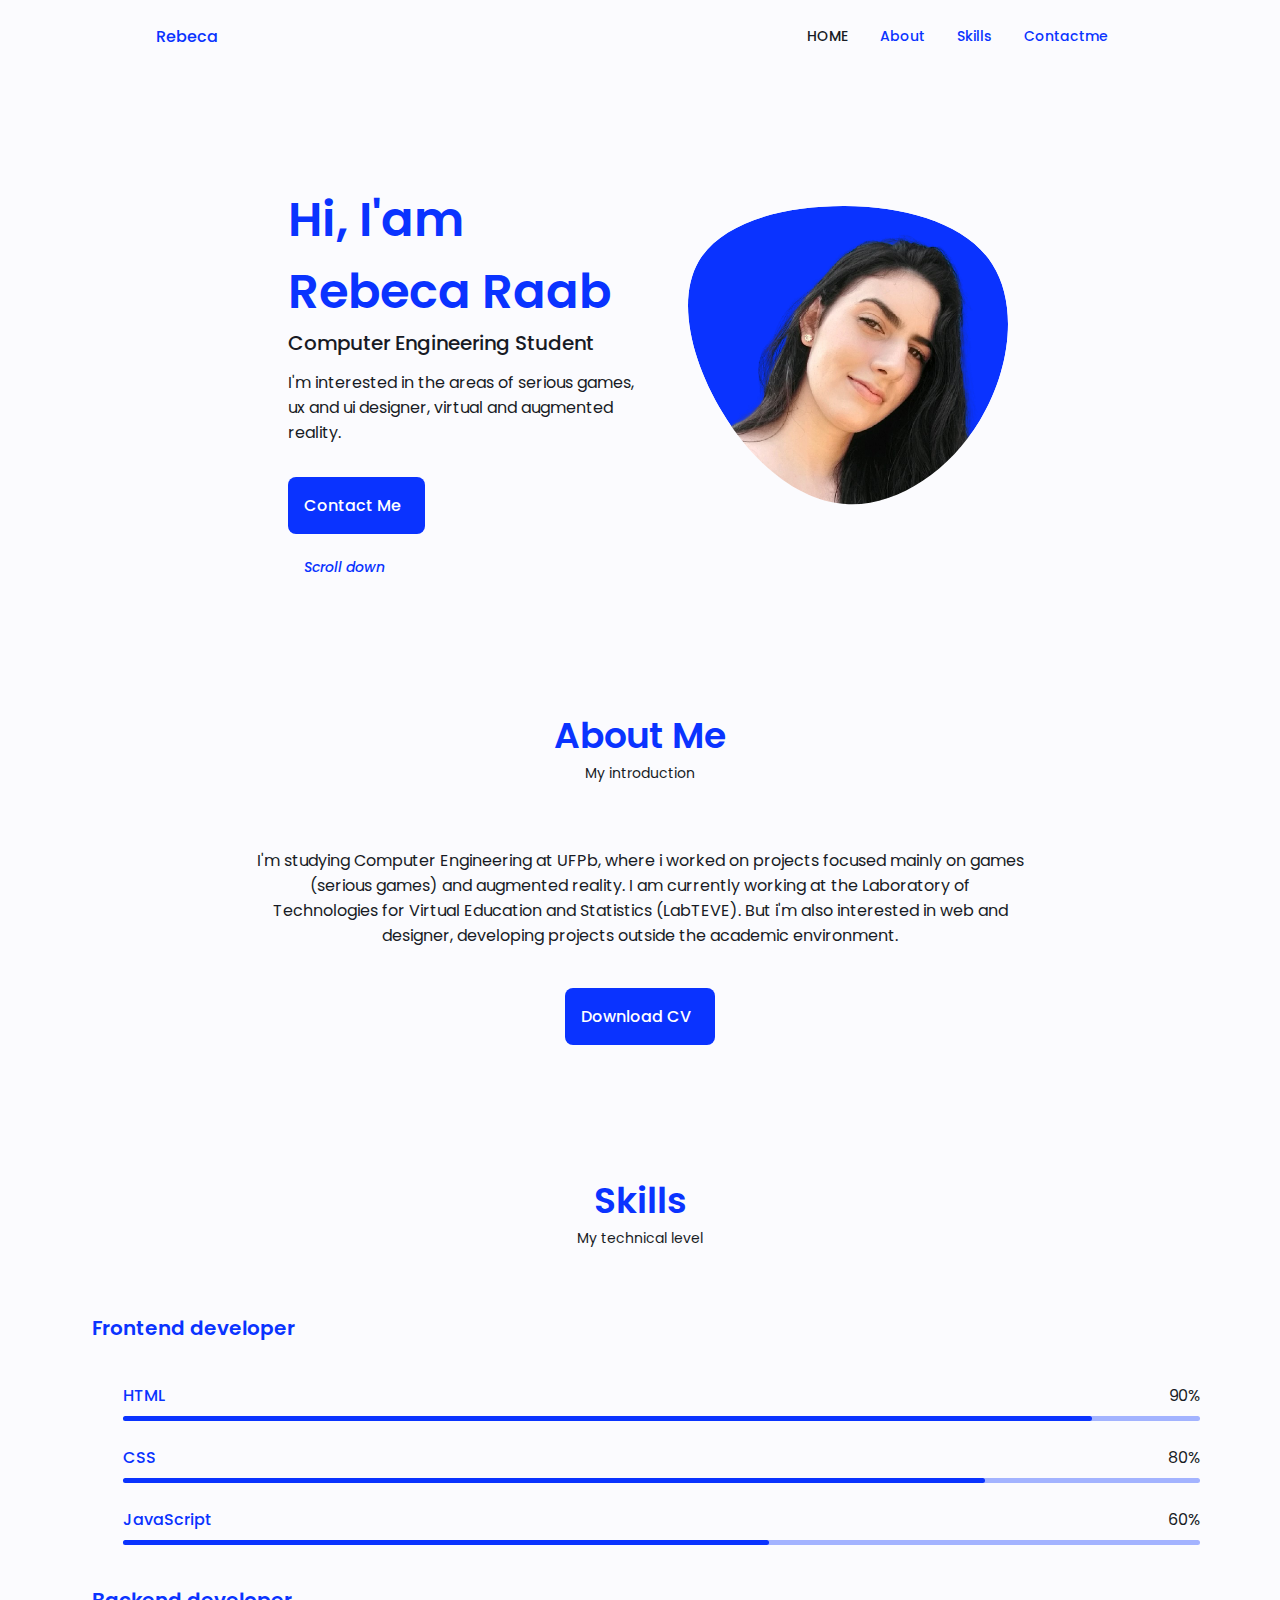
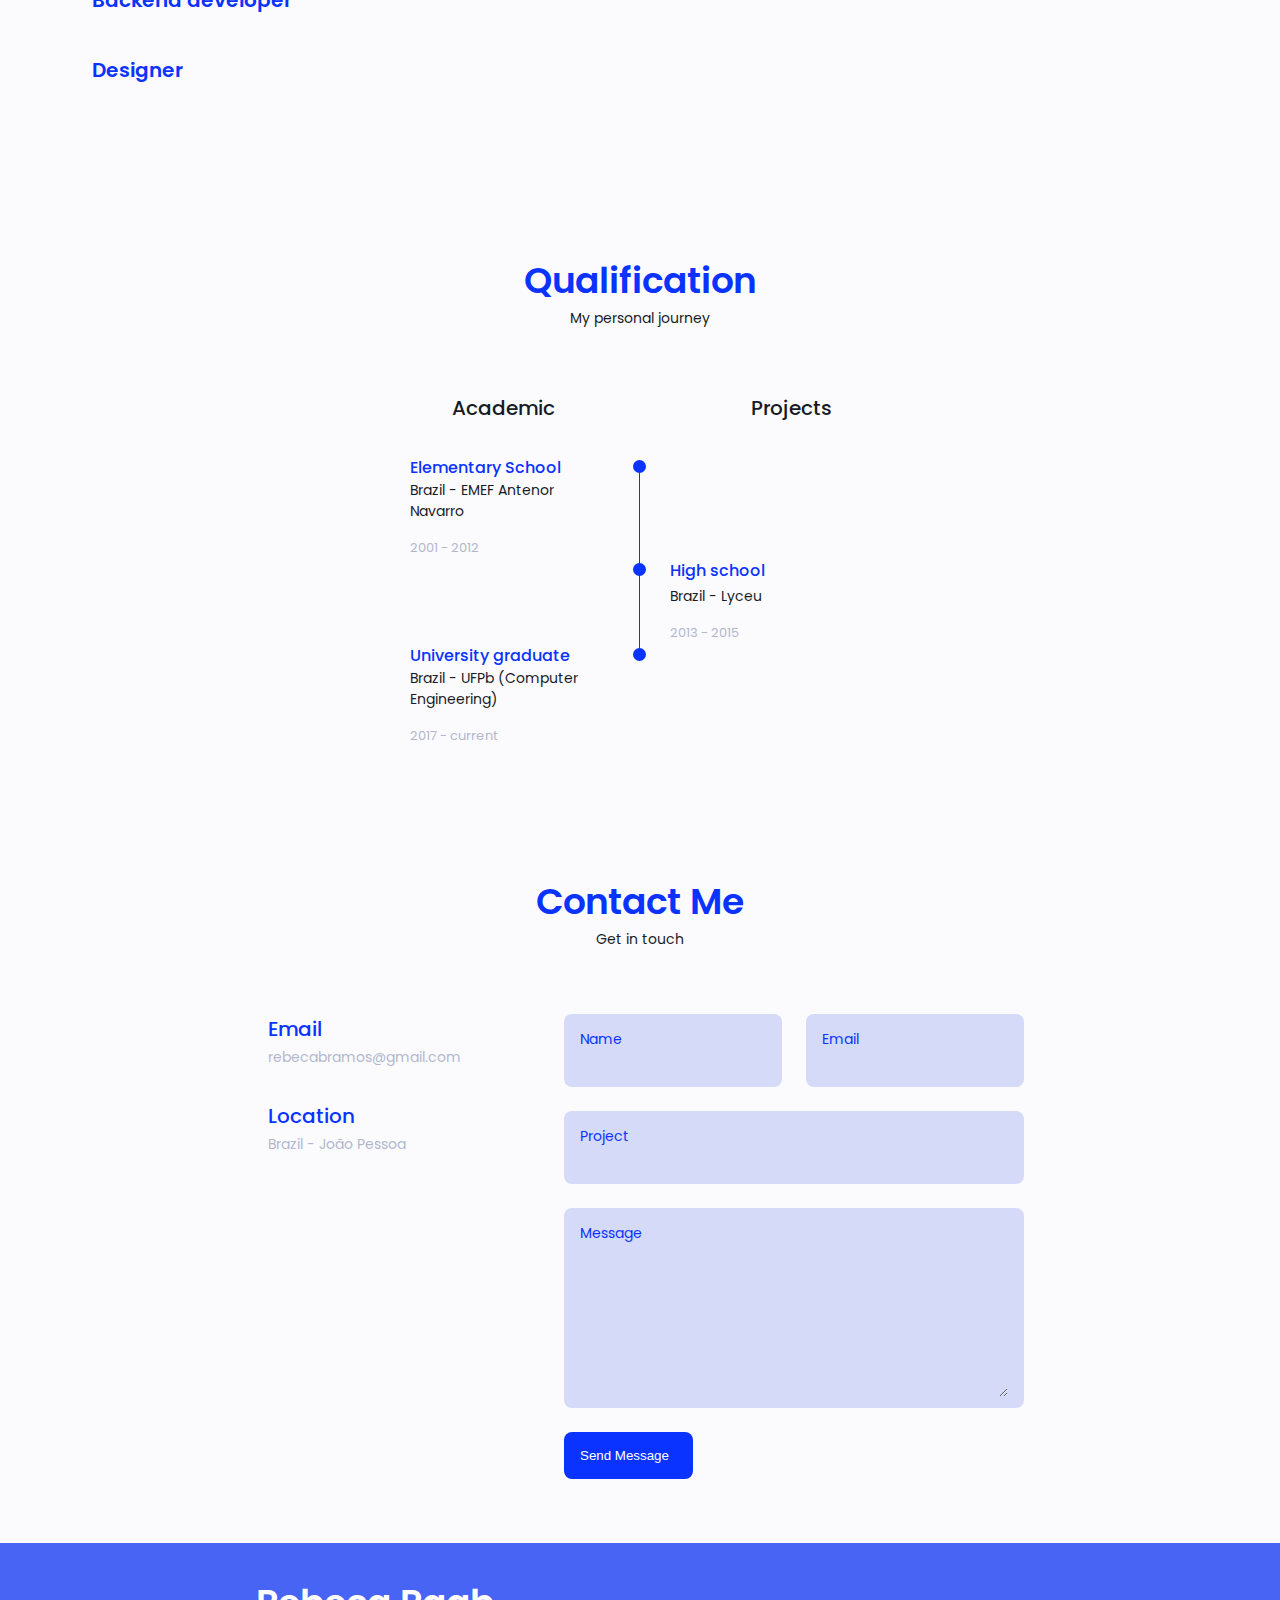
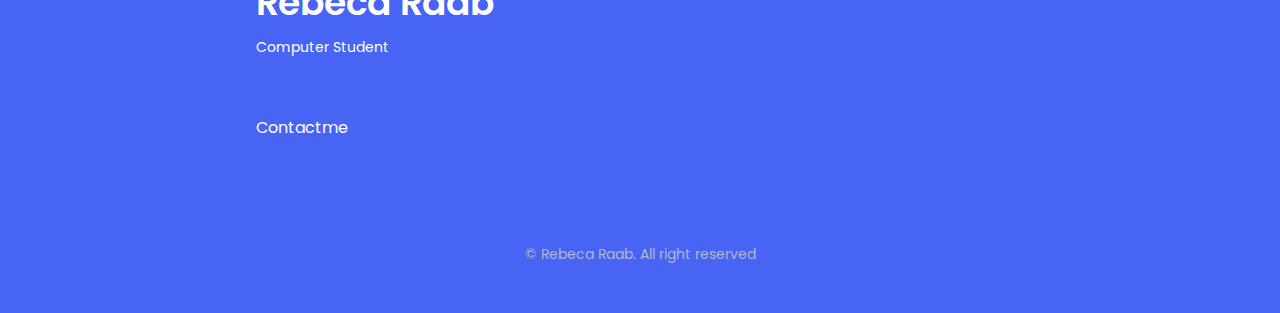
==== commit c7dd8676: "Adição da página message" ====
--- a/index.html
+++ b/index.html
@@ -457,6 +457,7 @@
 
                     <form action="https://api.staticforms.xyz/submit" method="POST" class="contact__form grid">
                         <input type="hidden" name="accessKey" value="19e737dc-e176-4b4a-a93a-ca7414c28d0b">
+                        <input type="hidden" name="redirectTo" href="assets/message.html">
 
                         <div class="contact__inputs grid">
                             <div class="contact__content">
--- a/assets/css/styles.css
+++ b/assets/css/styles.css
@@ -364,6 +364,7 @@
 .button--flex{
     display: inline-flex;
     align-items: center;
+    border: none;
 }
 
 /*==================== ABOUT ====================*/
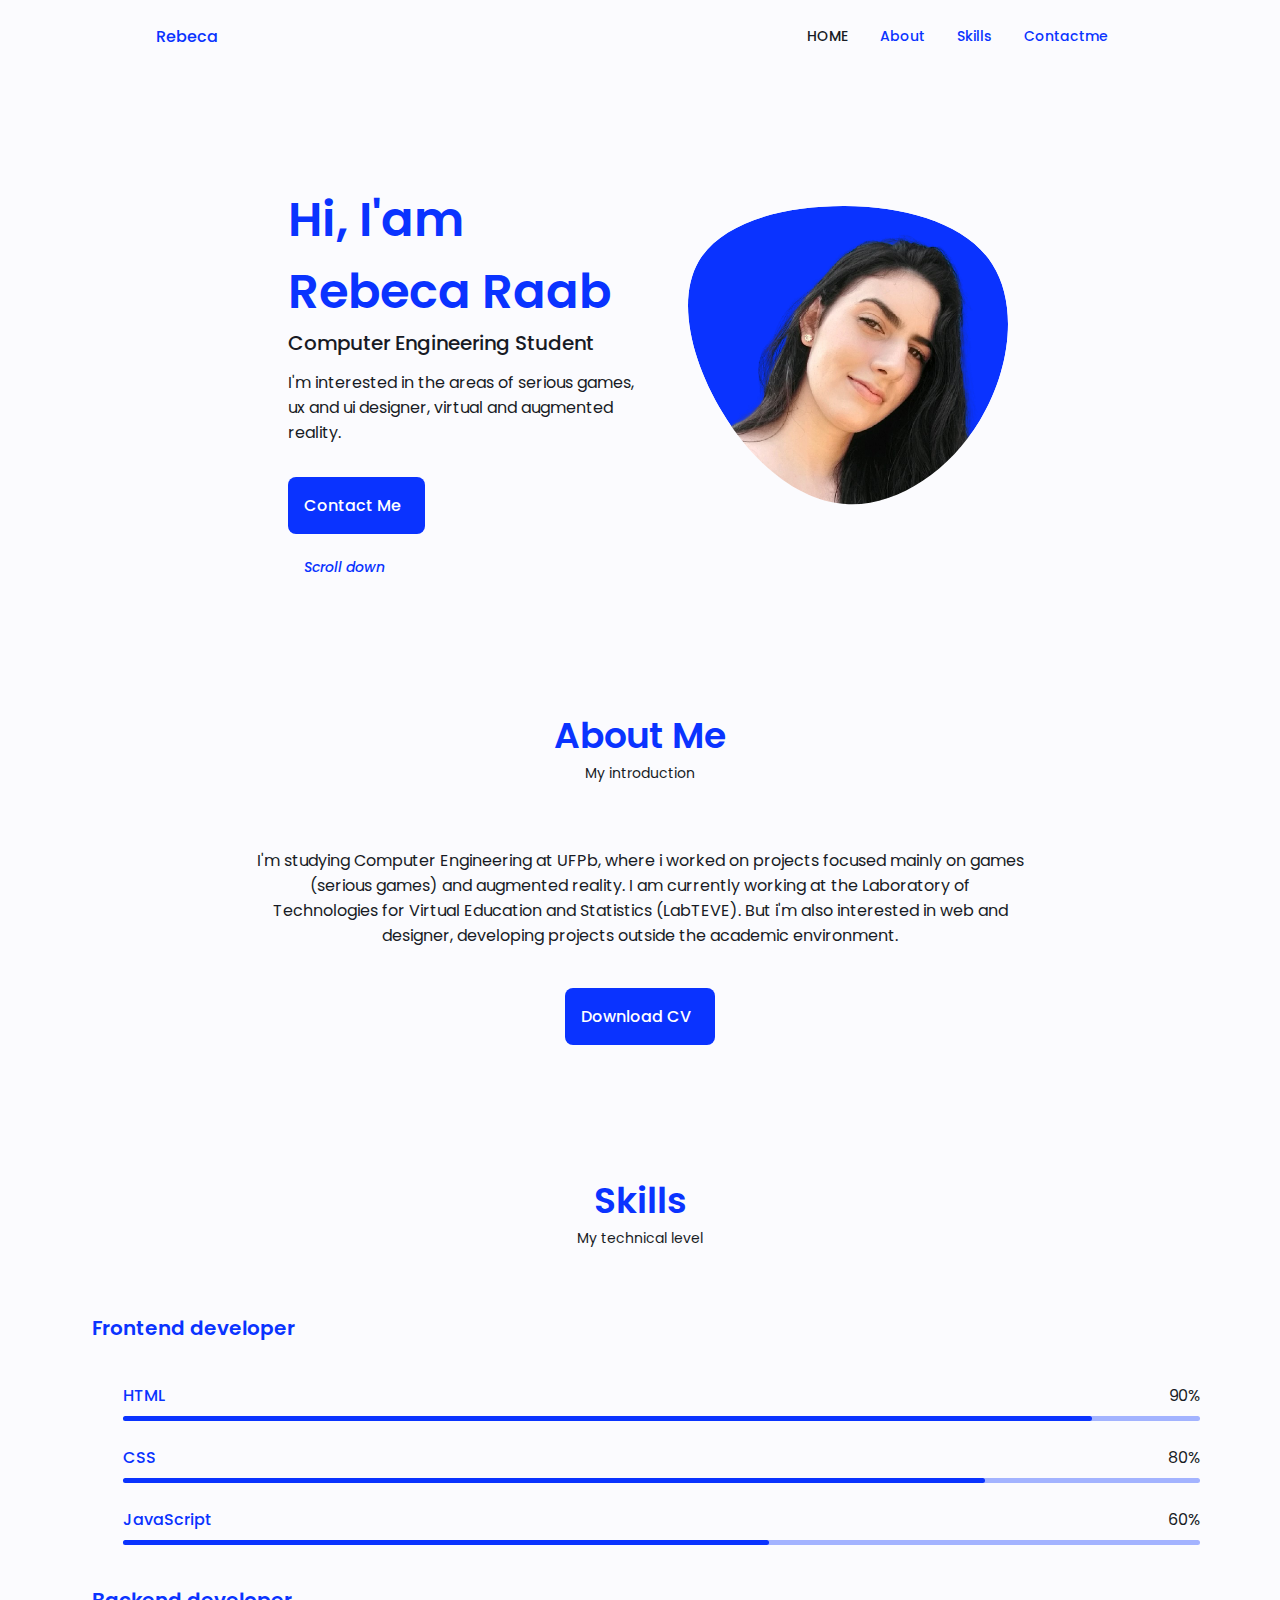
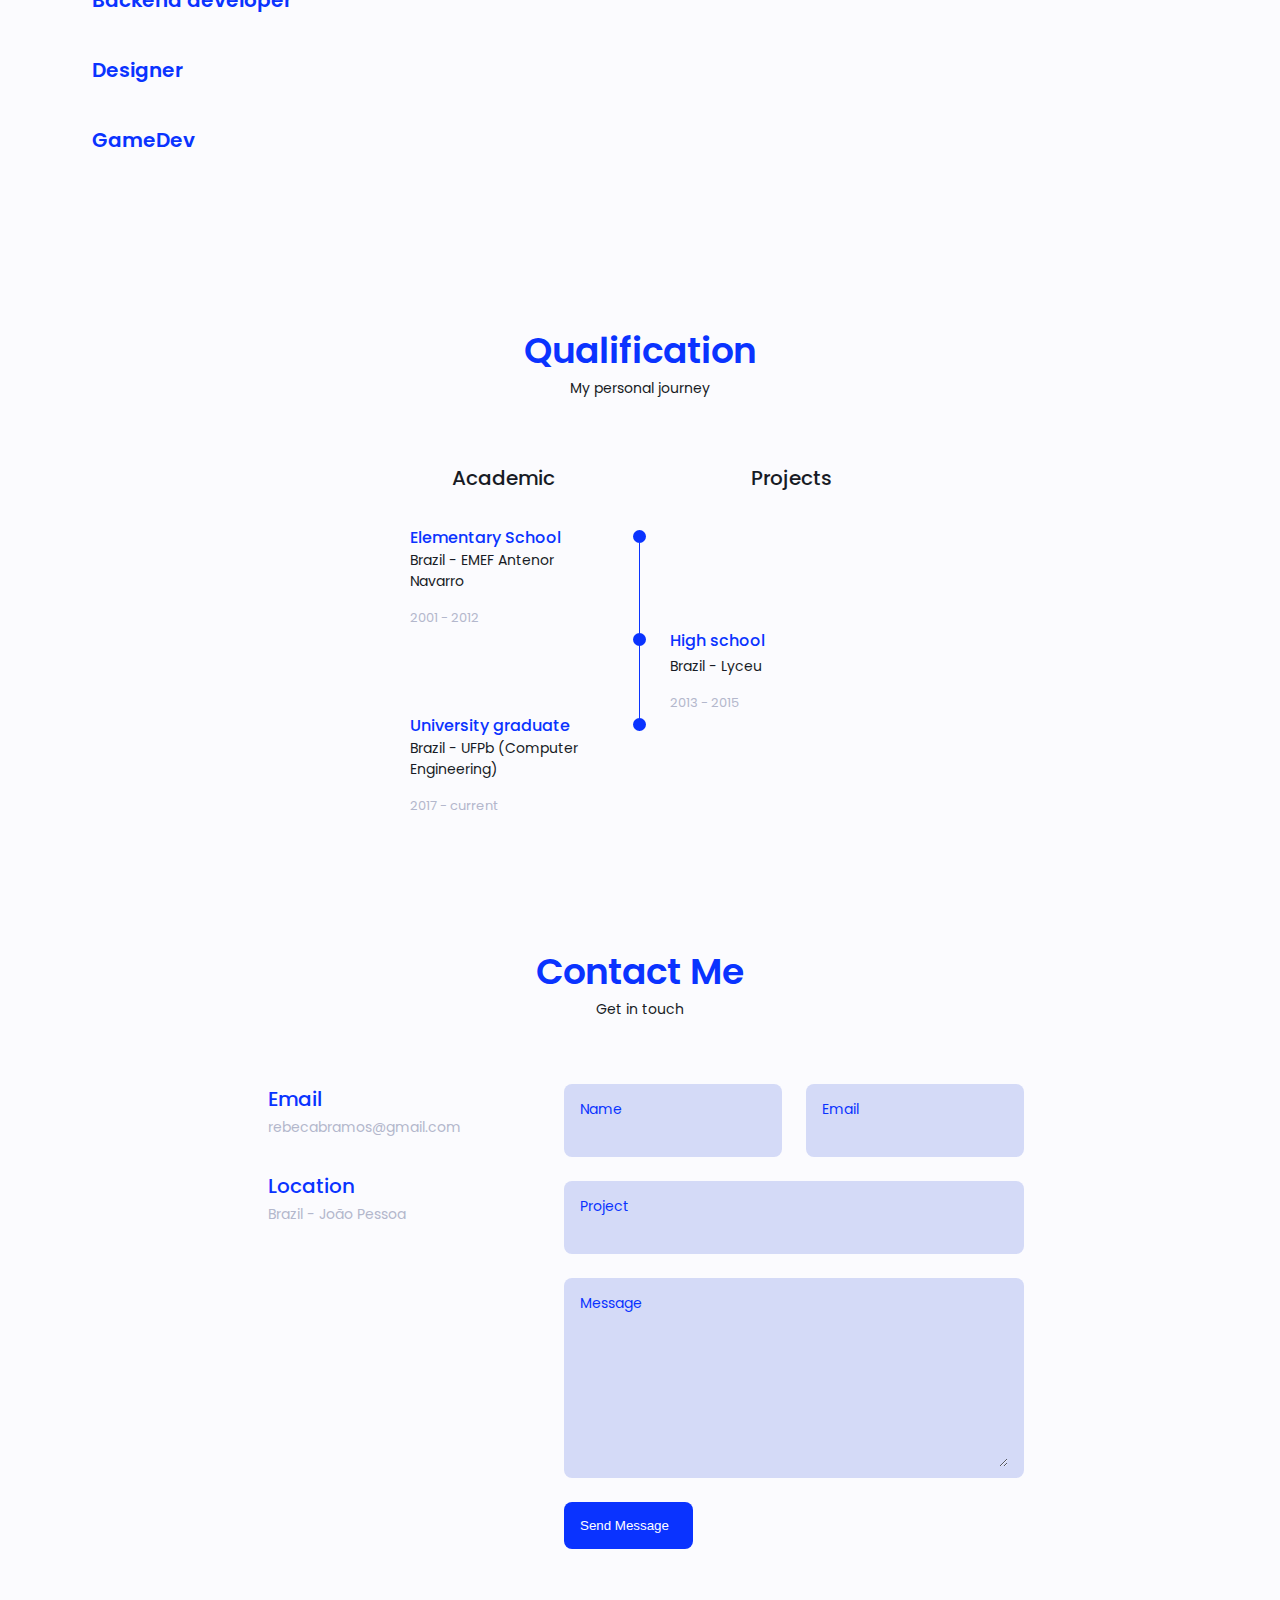
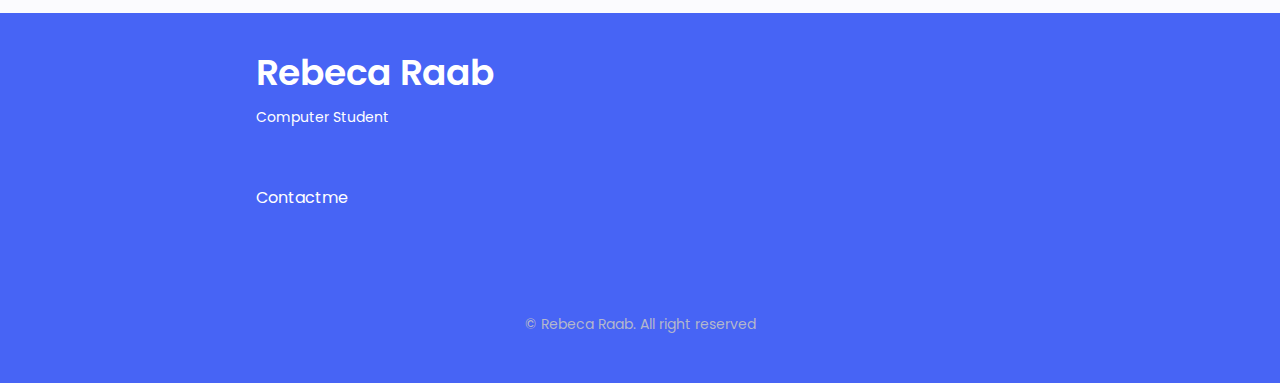
==== commit 1c70d91d: "add skills gamedev" ====
--- a/index.html
+++ b/index.html
@@ -13,6 +13,9 @@
         <!--==================== CSS ====================-->
         <link rel="stylesheet" href="assets/css/styles.css">
 
+        <!--==================== FAVICON ====================-->
+        <link rel="shortcut icon" href="assets/img/favicon.ico">
+        
         <title>Rebeca Raab</title>
     </head>
     <body>
@@ -246,6 +249,39 @@
                                 </div>
                             </div>
                         </div>
+
+                        <!--==================== SKILLS 4====================-->
+                        <div class="skills__content skills__close">
+                            <div class="skills__header">
+                                <i class="uil uil-game-structure skills__icon"></i>
+
+                                <div>
+                                    <h1 class="skills__title">GameDev</h1>
+                                </div>
+                                <i class="uil uil-angle-down skills__arrow"></i>
+                            </div>
+
+                            <div class="skills__list grid">
+                                <div class="skills__data">
+                                    <div class="skills__titles">
+                                        <h3 class="skills__name">C#</h3>
+                                        <span class="skills__number">80%</span>
+                                    </div>
+                                    <div class="skills__bar">
+                                        <span class="skills__percentage skills__ccharp"></span>
+                                    </div>
+                                </div>
+                                <div class="skills__data">
+                                    <div class="skills__titles">
+                                        <h3 class="skills__name">Unity</h3>
+                                        <span class="skills__number">75%</span>
+                                    </div>
+                                    <div class="skills__bar">
+                                        <span class="skills__percentage skills__unity"></span>
+                                    </div>
+                                </div>
+                            </div>
+                        </div>
                     </div>
                 </div>
 
@@ -457,7 +493,7 @@
 
                     <form action="https://api.staticforms.xyz/submit" method="POST" class="contact__form grid">
                         <input type="hidden" name="accessKey" value="19e737dc-e176-4b4a-a93a-ca7414c28d0b">
-                        <input type="hidden" name="redirectTo" href="assets/message.html">
+                        <input type="hidden" name="redirectTo" value="https://rebecaraab.vercel.app/message.html">
 
                         <div class="contact__inputs grid">
                             <div class="contact__content">
--- a/assets/css/styles.css
+++ b/assets/css/styles.css
@@ -473,6 +473,14 @@
     width: 75%;
 }
 
+.skills__ccharp{
+    width: 80%;
+}
+
+.skills__unity{
+    width: 75%;
+}
+
 .skills__close .skills__list{
     height: 0;
     overflow: hidden;
